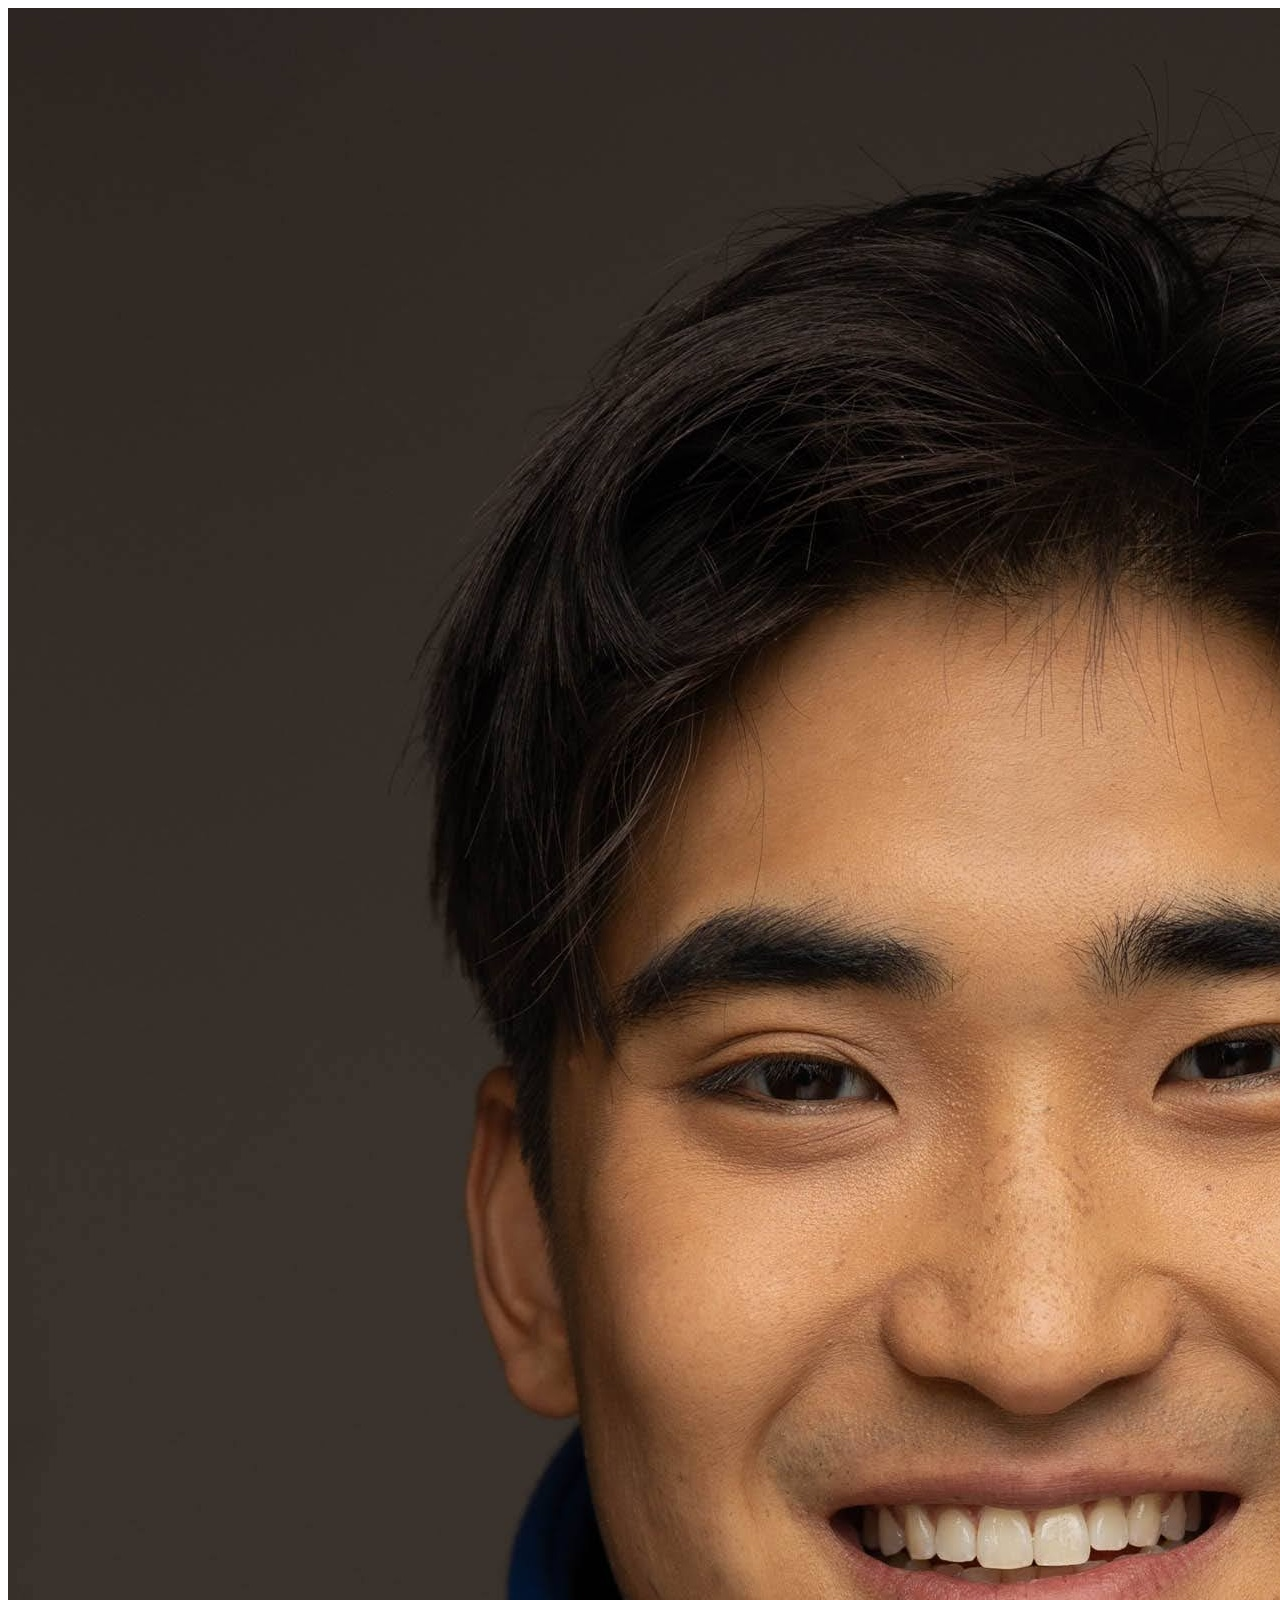
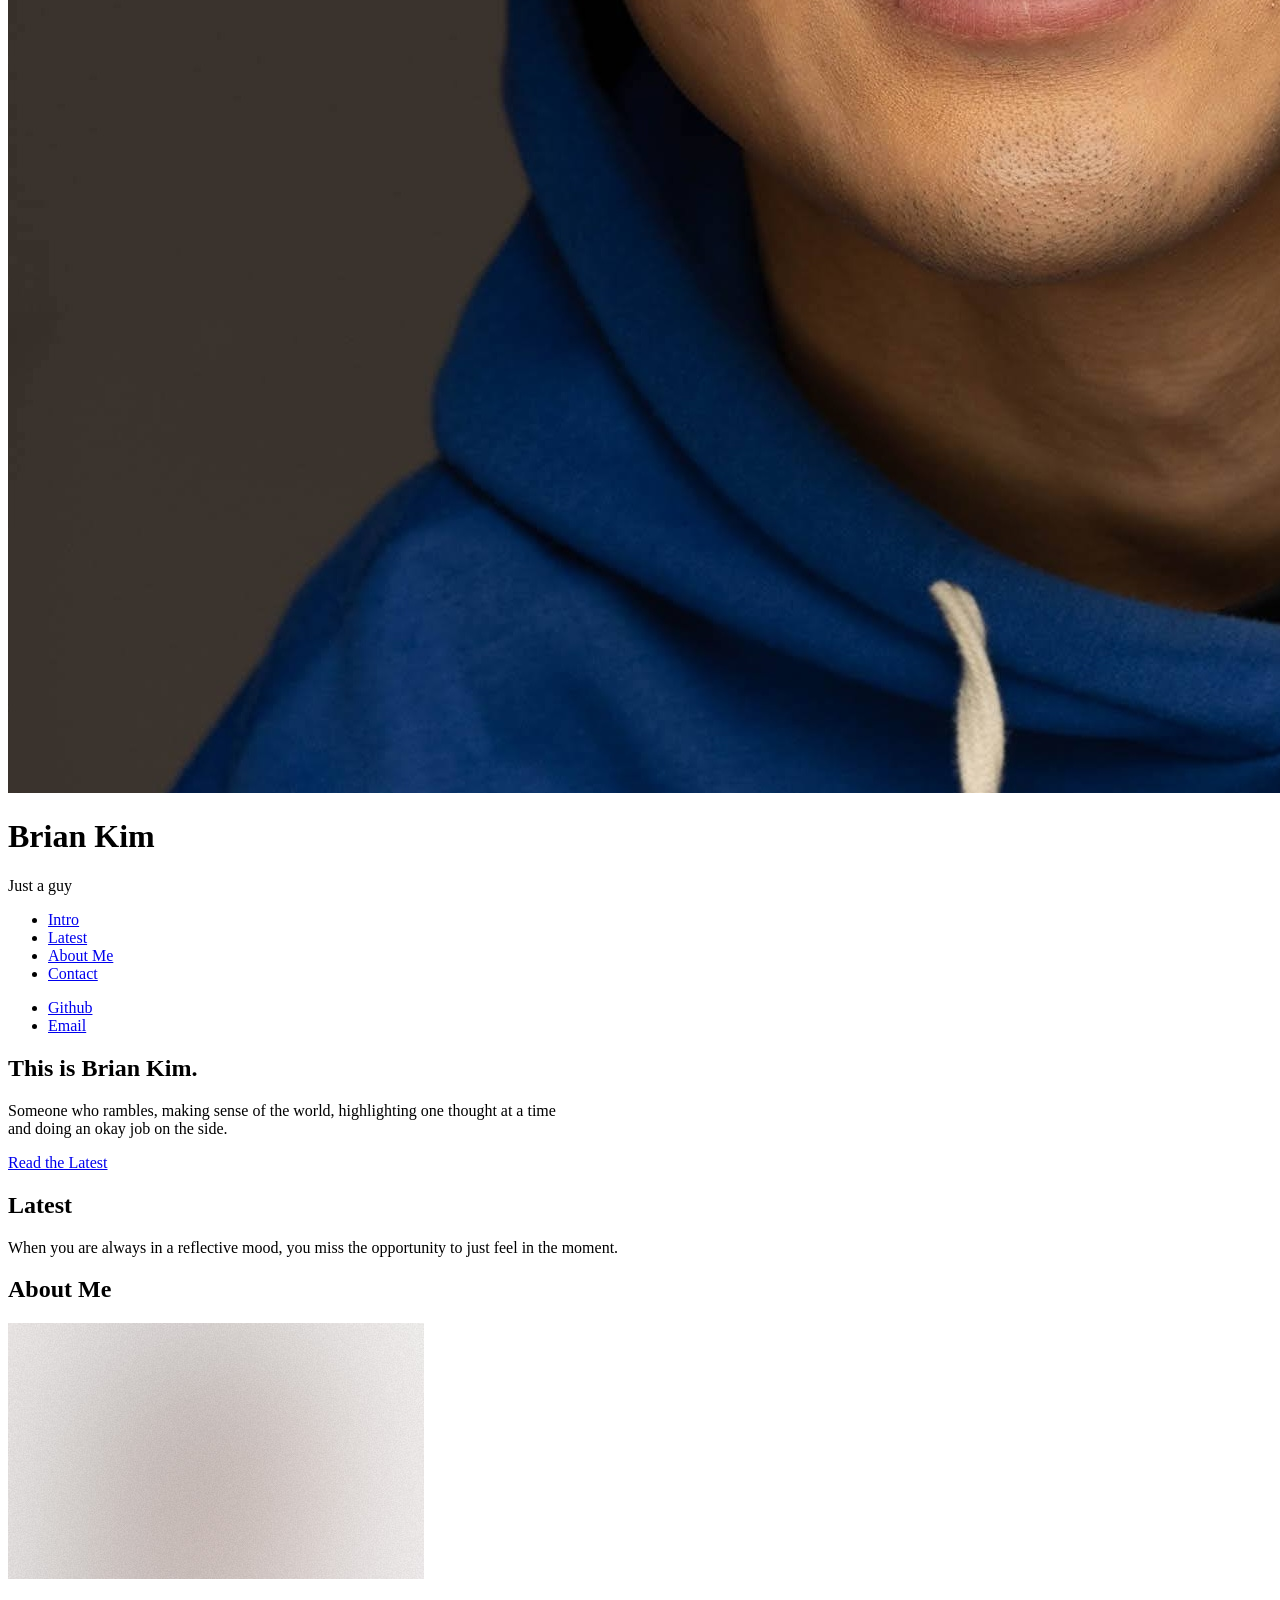
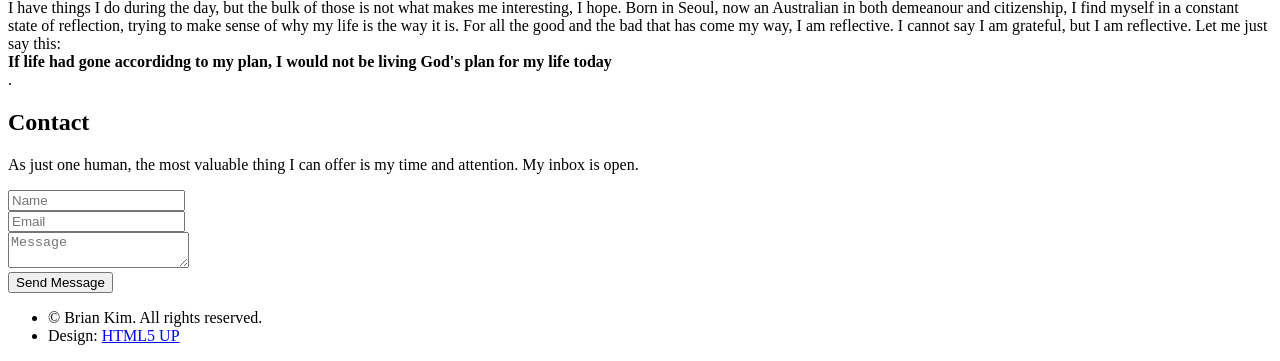
==== index.html @ 02470524 "down-sample image Text update and down-sample About Me image" ====
<!DOCTYPE HTML>
<!--
	Prologue by HTML5 UP
	html5up.net | @ajlkn
	Free for personal and commercial use under the CCA 3.0 license (html5up.net/license)
-->
<html>
	<head>
		<title>Prologue by HTML5 UP</title>
		<meta charset="utf-8" />
		<meta name="viewport" content="width=device-width, initial-scale=1, user-scalable=no" />
		<link rel="stylesheet" href="assets/css/main.css" />
	</head>
	<body class="is-preload">

		<!-- Header -->
			<div id="header">

				<div class="top">

					<!-- Logo -->
						<div id="logo">
							<span class="image avatar48"><img src="images/avatar.jpg" alt="" /></span>
							<h1 id="title">Brian Kim</h1>
							<p>Just a guy</p>
						</div>

					<!-- Nav -->
						<nav id="nav">
							<ul>
								<li><a href="#top" id="top-link"><span class="icon solid fa-home">Intro</span></a></li>
								<li><a href="#portfolio" id="portfolio-link"><span class="icon solid fa-th">Latest</span></a></li>
								<li><a href="#about" id="about-link"><span class="icon solid fa-user">About Me</span></a></li>
								<li><a href="#contact" id="contact-link"><span class="icon solid fa-envelope">Contact</span></a></li>
							</ul>
						</nav>

				</div>

				<div class="bottom">

					<!-- Social Icons -->
						<ul class="icons">
							<li><a href="#" class="icon brands fa-github"><span class="label">Github</span></a></li>
							<li><a href="#" class="icon solid fa-envelope"><span class="label">Email</span></a></li>
						</ul>

				</div>

			</div>

		<!-- Main -->
			<div id="main">

				<!-- Intro -->
					<section id="top" class="one dark cover">
						<div class="container">

							<header>
								<h2 class="alt">This is <strong>Brian Kim</strong>.</h2>
								<p>Someone who rambles, making sense of the world, highlighting one thought at a time<br />
								and doing an okay job on the side.</p>
							</header>

							<footer>
								<a href="#portfolio" class="button scrolly">Read the Latest</a>
							</footer>

						</div>
					</section>

				<!-- Portfolio -->
					<section id="portfolio" class="two">
						<div class="container">

							<header>
								<h2>Latest</h2>
							</header>

							<p>When you are always in a reflective mood, you miss the opportunity to just feel in the moment.</p>

						</div>
					</section>

				<!-- About Me -->
					<section id="about" class="three">
						<div class="container">

							<header>
								<h2>About Me</h2>
							</header>

							<a href="#" class="image featured"><img src="images/pic01.jpg" alt="" /></a>

							<p>I have things I do during the day, but the bulk of those is not what makes
							me interesting, I hope. Born in Seoul, now an Australian in both demeanour and
							citizenship, I find myself in a constant state of reflection, trying to make
							sense of why my life is the way it is. For all the good and the bad that has
							come my way, I am reflective. I cannot say I am grateful, but I am reflective.
							Let me just say this: 
							<br><b>If life had gone accordidng to my plan, I would not be
							living God's plan for my life today</b></br>.</p>

						</div>
					</section>

				<!-- Contact -->
					<section id="contact" class="four">
						<div class="container">

							<header>
								<h2>Contact</h2>
							</header>

							<p>As just one human, the most valuable thing I can offer is my time and attention. My inbox is open.</p>

							<form method="post" action="#">
								<div class="row">
									<div class="col-6 col-12-mobile"><input type="text" name="name" placeholder="Name" /></div>
									<div class="col-6 col-12-mobile"><input type="text" name="email" placeholder="Email" /></div>
									<div class="col-12">
										<textarea name="message" placeholder="Message"></textarea>
									</div>
									<div class="col-12">
										<input type="submit" value="Send Message" />
									</div>
								</div>
							</form>

						</div>
					</section>

			</div>

		<!-- Footer -->
			<div id="footer">

				<!-- Copyright -->
					<ul class="copyright">
						<li>&copy; Brian Kim. All rights reserved.</li><li>Design: <a href="http://html5up.net">HTML5 UP</a></li>
					</ul>

			</div>

		<!-- Scripts -->
			<script src="assets/js/jquery.min.js"></script>
			<script src="assets/js/jquery.scrolly.min.js"></script>
			<script src="assets/js/jquery.scrollex.min.js"></script>
			<script src="assets/js/browser.min.js"></script>
			<script src="assets/js/breakpoints.min.js"></script>
			<script src="assets/js/util.js"></script>
			<script src="assets/js/main.js"></script>

	</body>
</html>
---- assets/css/main.css ----
@import url("fontawesome-all.min.css");
@import url("https://fonts.googleapis.com/css?family=Source+Sans+Pro:300,300italic,400,600");

/*
	Prologue by HTML5 UP
	html5up.net | @ajlkn
	Free for personal and commercial use under the CCA 3.0 license (html5up.net/license)
*/

html, body, div, span, applet, object,
iframe, h1, h2, h3, h4, h5, h6, p, blockquote,
pre, a, abbr, acronym, address, big, cite,
code, del, dfn, em, img, ins, kbd, q, s, samp,
small, strike, strong, sub, sup, tt, var, b,
u, i, center, dl, dt, dd, ol, ul, li, fieldset,
form, label, legend, table, caption, tbody,
tfoot, thead, tr, th, td, article, aside,
canvas, details, embed, figure, figcaption,
footer, header, hgroup, menu, nav, output, ruby,
section, summary, time, mark, audio, video {
	margin: 0;
	padding: 0;
	border: 0;
	font-size: 100%;
	font: inherit;
	vertical-align: baseline;}

article, aside, details, figcaption, figure,
footer, header, hgroup, menu, nav, section {
	display: block;}

body {
	line-height: 1;
}

ol, ul {
	list-style: none;
}

blockquote, q {
	quotes: none;
}

	blockquote:before, blockquote:after, q:before, q:after {
		content: '';
		content: none;
	}

table {
	border-collapse: collapse;
	border-spacing: 0;
}

body {
	-webkit-text-size-adjust: none;
}

mark {
	background-color: transparent;
	color: inherit;
}

input::-moz-focus-inner {
	border: 0;
	padding: 0;
}

input, select, textarea {
	-moz-appearance: none;
	-webkit-appearance: none;
	-ms-appearance: none;
	appearance: none;
}

/* Basic */

	html {
		box-sizing: border-box;
	}

	*, *:before, *:after {
		box-sizing: inherit;
	}

	body {
		background: #fff;
		font-family: 'Source Sans Pro', sans-serif;
		font-size: 19pt;
		font-weight: 300;
		line-height: 1.75em;
		color: #888;
	}

		body.is-preload *, body.is-preload *:before, body.is-preload *:after {
			-moz-animation: none !important;
			-webkit-animation: none !important;
			-ms-animation: none !important;
			animation: none !important;
			-moz-transition: none !important;
			-webkit-transition: none !important;
			-ms-transition: none !important;
			transition: none !important;
		}

	input, textarea, select {
		font-family: 'Source Sans Pro', sans-serif;
		font-size: 19pt;
		font-weight: 300;
		line-height: 1.75em;
		color: #888;
	}

	h1, h2, h3, h4, h5, h6 {
		font-weight: 300;
		color: #666;
		line-height: 1.5em;
	}

	h1 a, h2 a, h3 a, h4 a, h5 a, h6 a {
		color: inherit;
		text-decoration: none;
	}

		h1 a strong, h2 a strong, h3 a strong, h4 a strong, h5 a strong, h6 a strong {
			color: #333;
		}

	h2 {
		font-size: 2em;
		letter-spacing: -1px;
	}

		h2.alt {
			color: #888;
		}

			h2.alt strong {
				color: #666;
			}

	h3 {
		font-size: 1.5em;
	}

	header {
		margin: 0 0 2em 0;
	}

		header > p {
			margin: 1em 0 0 0;
		}

	footer {
		margin: 2em 0 0 0;
	}

	strong, b {
		font-weight: 300;
		color: #666;
	}

	em, i {
		font-style: italic;
	}

	a {
		text-decoration: none;
		color: inherit;
		border-bottom: dotted 1px rgba(128, 128, 128, 0.5);
		-moz-transition: color 0.35s ease-in-out, border-bottom-color 0.35s ease-in-out;
		-webkit-transition: color 0.35s ease-in-out, border-bottom-color 0.35s ease-in-out;
		-ms-transition: color 0.35s ease-in-out, border-bottom-color 0.35s ease-in-out;
		transition: color 0.35s ease-in-out, border-bottom-color 0.35s ease-in-out;
		outline: 0;
	}

		a:hover {
			color: #E27689;
			border-bottom-color: rgba(255, 255, 255, 0);
		}

	sub {
		position: relative;
		top: 0.5em;
		font-size: 0.8em;
	}

	sup {
		position: relative;
		top: -0.5em;
		font-size: 0.8em;
	}

	hr {
		border: 0;
		border-top: solid 1px #ddd;
	}

	blockquote {
		border-left: solid 0.5em #ddd;
		padding: 1em 0 1em 2em;
		font-style: italic;
	}

	p, ul, ol, dl, table {
		margin-bottom: 2em;
	}

	br.clear {
		clear: both;
	}

/* Container */

	.container {
		margin: 0 auto;
		max-width: 100%;
		width: 1400px;
	}

		@media screen and (min-width: 961px) and (max-width: 1880px) {

			.container {
				width: 1200px;
			}

		}

		@media screen and (min-width: 961px) and (max-width: 1620px) {

			.container {
				width: 960px;
			}

		}

		@media screen and (min-width: 961px) and (max-width: 1320px) {

			.container {
				width: 100%;
			}

		}

		@media screen and (max-width: 960px) {

			.container {
				width: 100%;
			}

		}

		@media screen and (max-width: 736px) {

			.container {
				width: 100%;
			}

		}

/* Row */

	.row {
		display: flex;
		flex-wrap: wrap;
		box-sizing: border-box;
		align-items: stretch;
	}

		.row > * {
			box-sizing: border-box;
		}

		.row.gtr-uniform > * > :last-child {
			margin-bottom: 0;
		}

		.row.aln-left {
			justify-content: flex-start;
		}

		.row.aln-center {
			justify-content: center;
		}

		.row.aln-right {
			justify-content: flex-end;
		}

		.row.aln-top {
			align-items: flex-start;
		}

		.row.aln-middle {
			align-items: center;
		}

		.row.aln-bottom {
			align-items: flex-end;
		}

		.row > .imp {
			order: -1;
		}

		.row > .col-1 {
			width: 8.33333%;
		}

		.row > .off-1 {
			margin-left: 8.33333%;
		}

		.row > .col-2 {
			width: 16.66667%;
		}

		.row > .off-2 {
			margin-left: 16.66667%;
		}

		.row > .col-3 {
			width: 25%;
		}

		.row > .off-3 {
			margin-left: 25%;
		}

		.row > .col-4 {
			width: 33.33333%;
		}

		.row > .off-4 {
			margin-left: 33.33333%;
		}

		.row > .col-5 {
			width: 41.66667%;
		}

		.row > .off-5 {
			margin-left: 41.66667%;
		}

		.row > .col-6 {
			width: 50%;
		}

		.row > .off-6 {
			margin-left: 50%;
		}

		.row > .col-7 {
			width: 58.33333%;
		}

		.row > .off-7 {
			margin-left: 58.33333%;
		}

		.row > .col-8 {
			width: 66.66667%;
		}

		.row > .off-8 {
			margin-left: 66.66667%;
		}

		.row > .col-9 {
			width: 75%;
		}

		.row > .off-9 {
			margin-left: 75%;
		}

		.row > .col-10 {
			width: 83.33333%;
		}

		.row > .off-10 {
			margin-left: 83.33333%;
		}

		.row > .col-11 {
			width: 91.66667%;
		}

		.row > .off-11 {
			margin-left: 91.66667%;
		}

		.row > .col-12 {
			width: 100%;
		}

		.row > .off-12 {
			margin-left: 100%;
		}

		.row.gtr-0 {
			margin-top: 0px;
			margin-left: 0px;
		}

			.row.gtr-0 > * {
				padding: 0px 0 0 0px;
			}

			.row.gtr-0.gtr-uniform {
				margin-top: 0px;
			}

				.row.gtr-0.gtr-uniform > * {
					padding-top: 0px;
				}

		.row.gtr-25 {
			margin-top: -10px;
			margin-left: -10px;
		}

			.row.gtr-25 > * {
				padding: 10px 0 0 10px;
			}

			.row.gtr-25.gtr-uniform {
				margin-top: -10px;
			}

				.row.gtr-25.gtr-uniform > * {
					padding-top: 10px;
				}

		.row.gtr-50 {
			margin-top: -20px;
			margin-left: -20px;
		}

			.row.gtr-50 > * {
				padding: 20px 0 0 20px;
			}

			.row.gtr-50.gtr-uniform {
				margin-top: -20px;
			}

				.row.gtr-50.gtr-uniform > * {
					padding-top: 20px;
				}

		.row {
			margin-top: -40px;
			margin-left: -40px;
		}

			.row > * {
				padding: 40px 0 0 40px;
			}

			.row.gtr-uniform {
				margin-top: -40px;
			}

				.row.gtr-uniform > * {
					padding-top: 40px;
				}

		.row.gtr-150 {
			margin-top: -60px;
			margin-left: -60px;
		}

			.row.gtr-150 > * {
				padding: 60px 0 0 60px;
			}

			.row.gtr-150.gtr-uniform {
				margin-top: -60px;
			}

				.row.gtr-150.gtr-uniform > * {
					padding-top: 60px;
				}

		.row.gtr-200 {
			margin-top: -80px;
			margin-left: -80px;
		}

			.row.gtr-200 > * {
				padding: 80px 0 0 80px;
			}

			.row.gtr-200.gtr-uniform {
				margin-top: -80px;
			}

				.row.gtr-200.gtr-uniform > * {
					padding-top: 80px;
				}

		@media screen and (min-width: 961px) and (max-width: 1880px) {

			.row {
				display: flex;
				flex-wrap: wrap;
				box-sizing: border-box;
				align-items: stretch;
			}

				.row > * {
					box-sizing: border-box;
				}

				.row.gtr-uniform > * > :last-child {
					margin-bottom: 0;
				}

				.row.aln-left {
					justify-content: flex-start;
				}

				.row.aln-center {
					justify-content: center;
				}

				.row.aln-right {
					justify-content: flex-end;
				}

				.row.aln-top {
					align-items: flex-start;
				}

				.row.aln-middle {
					align-items: center;
				}

				.row.aln-bottom {
					align-items: flex-end;
				}

				.row > .imp-wide {
					order: -1;
				}

				.row > .col-1-wide {
					width: 8.33333%;
				}

				.row > .off-1-wide {
					margin-left: 8.33333%;
				}

				.row > .col-2-wide {
					width: 16.66667%;
				}

				.row > .off-2-wide {
					margin-left: 16.66667%;
				}

				.row > .col-3-wide {
					width: 25%;
				}

				.row > .off-3-wide {
					margin-left: 25%;
				}

				.row > .col-4-wide {
					width: 33.33333%;
				}

				.row > .off-4-wide {
					margin-left: 33.33333%;
				}

				.row > .col-5-wide {
					width: 41.66667%;
				}

				.row > .off-5-wide {
					margin-left: 41.66667%;
				}

				.row > .col-6-wide {
					width: 50%;
				}

				.row > .off-6-wide {
					margin-left: 50%;
				}

				.row > .col-7-wide {
					width: 58.33333%;
				}

				.row > .off-7-wide {
					margin-left: 58.33333%;
				}

				.row > .col-8-wide {
					width: 66.66667%;
				}

				.row > .off-8-wide {
					margin-left: 66.66667%;
				}

				.row > .col-9-wide {
					width: 75%;
				}

				.row > .off-9-wide {
					margin-left: 75%;
				}

				.row > .col-10-wide {
					width: 83.33333%;
				}

				.row > .off-10-wide {
					margin-left: 83.33333%;
				}

				.row > .col-11-wide {
					width: 91.66667%;
				}

				.row > .off-11-wide {
					margin-left: 91.66667%;
				}

				.row > .col-12-wide {
					width: 100%;
				}

				.row > .off-12-wide {
					margin-left: 100%;
				}

				.row.gtr-0 {
					margin-top: 0px;
					margin-left: 0px;
				}

					.row.gtr-0 > * {
						padding: 0px 0 0 0px;
					}

					.row.gtr-0.gtr-uniform {
						margin-top: 0px;
					}

						.row.gtr-0.gtr-uniform > * {
							padding-top: 0px;
						}

				.row.gtr-25 {
					margin-top: -10px;
					margin-left: -10px;
				}

					.row.gtr-25 > * {
						padding: 10px 0 0 10px;
					}

					.row.gtr-25.gtr-uniform {
						margin-top: -10px;
					}

						.row.gtr-25.gtr-uniform > * {
							padding-top: 10px;
						}

				.row.gtr-50 {
					margin-top: -20px;
					margin-left: -20px;
				}

					.row.gtr-50 > * {
						padding: 20px 0 0 20px;
					}

					.row.gtr-50.gtr-uniform {
						margin-top: -20px;
					}

						.row.gtr-50.gtr-uniform > * {
							padding-top: 20px;
						}

				.row {
					margin-top: -40px;
					margin-left: -40px;
				}

					.row > * {
						padding: 40px 0 0 40px;
					}

					.row.gtr-uniform {
						margin-top: -40px;
					}

						.row.gtr-uniform > * {
							padding-top: 40px;
						}

				.row.gtr-150 {
					margin-top: -60px;
					margin-left: -60px;
				}

					.row.gtr-150 > * {
						padding: 60px 0 0 60px;
					}

					.row.gtr-150.gtr-uniform {
						margin-top: -60px;
					}

						.row.gtr-150.gtr-uniform > * {
							padding-top: 60px;
						}

				.row.gtr-200 {
					margin-top: -80px;
					margin-left: -80px;
				}

					.row.gtr-200 > * {
						padding: 80px 0 0 80px;
					}

					.row.gtr-200.gtr-uniform {
						margin-top: -80px;
					}

						.row.gtr-200.gtr-uniform > * {
							padding-top: 80px;
						}

		}

		@media screen and (min-width: 961px) and (max-width: 1620px) {

			.row {
				display: flex;
				flex-wrap: wrap;
				box-sizing: border-box;
				align-items: stretch;
			}

				.row > * {
					box-sizing: border-box;
				}

				.row.gtr-uniform > * > :last-child {
					margin-bottom: 0;
				}

				.row.aln-left {
					justify-content: flex-start;
				}

				.row.aln-center {
					justify-content: center;
				}

				.row.aln-right {
					justify-content: flex-end;
				}

				.row.aln-top {
					align-items: flex-start;
				}

				.row.aln-middle {
					align-items: center;
				}

				.row.aln-bottom {
					align-items: flex-end;
				}

				.row > .imp-normal {
					order: -1;
				}

				.row > .col-1-normal {
					width: 8.33333%;
				}

				.row > .off-1-normal {
					margin-left: 8.33333%;
				}

				.row > .col-2-normal {
					width: 16.66667%;
				}

				.row > .off-2-normal {
					margin-left: 16.66667%;
				}

				.row > .col-3-normal {
					width: 25%;
				}

				.row > .off-3-normal {
					margin-left: 25%;
				}

				.row > .col-4-normal {
					width: 33.33333%;
				}

				.row > .off-4-normal {
					margin-left: 33.33333%;
				}

				.row > .col-5-normal {
					width: 41.66667%;
				}

				.row > .off-5-normal {
					margin-left: 41.66667%;
				}

				.row > .col-6-normal {
					width: 50%;
				}

				.row > .off-6-normal {
					margin-left: 50%;
				}

				.row > .col-7-normal {
					width: 58.33333%;
				}

				.row > .off-7-normal {
					margin-left: 58.33333%;
				}

				.row > .col-8-normal {
					width: 66.66667%;
				}

				.row > .off-8-normal {
					margin-left: 66.66667%;
				}

				.row > .col-9-normal {
					width: 75%;
				}

				.row > .off-9-normal {
					margin-left: 75%;
				}

				.row > .col-10-normal {
					width: 83.33333%;
				}

				.row > .off-10-normal {
					margin-left: 83.33333%;
				}

				.row > .col-11-normal {
					width: 91.66667%;
				}

				.row > .off-11-normal {
					margin-left: 91.66667%;
				}

				.row > .col-12-normal {
					width: 100%;
				}

				.row > .off-12-normal {
					margin-left: 100%;
				}

				.row.gtr-0 {
					margin-top: 0px;
					margin-left: 0px;
				}

					.row.gtr-0 > * {
						padding: 0px 0 0 0px;
					}

					.row.gtr-0.gtr-uniform {
						margin-top: 0px;
					}

						.row.gtr-0.gtr-uniform > * {
							padding-top: 0px;
						}

				.row.gtr-25 {
					margin-top: -10px;
					margin-left: -10px;
				}

					.row.gtr-25 > * {
						padding: 10px 0 0 10px;
					}

					.row.gtr-25.gtr-uniform {
						margin-top: -10px;
					}

						.row.gtr-25.gtr-uniform > * {
							padding-top: 10px;
						}

				.row.gtr-50 {
					margin-top: -20px;
					margin-left: -20px;
				}

					.row.gtr-50 > * {
						padding: 20px 0 0 20px;
					}

					.row.gtr-50.gtr-uniform {
						margin-top: -20px;
					}

						.row.gtr-50.gtr-uniform > * {
							padding-top: 20px;
						}

				.row {
					margin-top: -40px;
					margin-left: -40px;
				}

					.row > * {
						padding: 40px 0 0 40px;
					}

					.row.gtr-uniform {
						margin-top: -40px;
					}

						.row.gtr-uniform > * {
							padding-top: 40px;
						}

				.row.gtr-150 {
					margin-top: -60px;
					margin-left: -60px;
				}

					.row.gtr-150 > * {
						padding: 60px 0 0 60px;
					}

					.row.gtr-150.gtr-uniform {
						margin-top: -60px;
					}

						.row.gtr-150.gtr-uniform > * {
							padding-top: 60px;
						}

				.row.gtr-200 {
					margin-top: -80px;
					margin-left: -80px;
				}

					.row.gtr-200 > * {
						padding: 80px 0 0 80px;
					}

					.row.gtr-200.gtr-uniform {
						margin-top: -80px;
					}

						.row.gtr-200.gtr-uniform > * {
							padding-top: 80px;
						}

		}

		@media screen and (min-width: 961px) and (max-width: 1320px) {

			.row {
				display: flex;
				flex-wrap: wrap;
				box-sizing: border-box;
				align-items: stretch;
			}

				.row > * {
					box-sizing: border-box;
				}

				.row.gtr-uniform > * > :last-child {
					margin-bottom: 0;
				}

				.row.aln-left {
					justify-content: flex-start;
				}

				.row.aln-center {
					justify-content: center;
				}

				.row.aln-right {
					justify-content: flex-end;
				}

				.row.aln-top {
					align-items: flex-start;
				}

				.row.aln-middle {
					align-items: center;
				}

				.row.aln-bottom {
					align-items: flex-end;
				}

				.row > .imp-narrow {
					order: -1;
				}

				.row > .col-1-narrow {
					width: 8.33333%;
				}

				.row > .off-1-narrow {
					margin-left: 8.33333%;
				}

				.row > .col-2-narrow {
					width: 16.66667%;
				}

				.row > .off-2-narrow {
					margin-left: 16.66667%;
				}

				.row > .col-3-narrow {
					width: 25%;
				}

				.row > .off-3-narrow {
					margin-left: 25%;
				}

				.row > .col-4-narrow {
					width: 33.33333%;
				}

				.row > .off-4-narrow {
					margin-left: 33.33333%;
				}

				.row > .col-5-narrow {
					width: 41.66667%;
				}

				.row > .off-5-narrow {
					margin-left: 41.66667%;
				}

				.row > .col-6-narrow {
					width: 50%;
				}

				.row > .off-6-narrow {
					margin-left: 50%;
				}

				.row > .col-7-narrow {
					width: 58.33333%;
				}

				.row > .off-7-narrow {
					margin-left: 58.33333%;
				}

				.row > .col-8-narrow {
					width: 66.66667%;
				}

				.row > .off-8-narrow {
					margin-left: 66.66667%;
				}

				.row > .col-9-narrow {
					width: 75%;
				}

				.row > .off-9-narrow {
					margin-left: 75%;
				}

				.row > .col-10-narrow {
					width: 83.33333%;
				}

				.row > .off-10-narrow {
					margin-left: 83.33333%;
				}

				.row > .col-11-narrow {
					width: 91.66667%;
				}

				.row > .off-11-narrow {
					margin-left: 91.66667%;
				}

				.row > .col-12-narrow {
					width: 100%;
				}

				.row > .off-12-narrow {
					margin-left: 100%;
				}

				.row.gtr-0 {
					margin-top: 0px;
					margin-left: 0px;
				}

					.row.gtr-0 > * {
						padding: 0px 0 0 0px;
					}

					.row.gtr-0.gtr-uniform {
						margin-top: 0px;
					}

						.row.gtr-0.gtr-uniform > * {
							padding-top: 0px;
						}

				.row.gtr-25 {
					margin-top: -5px;
					margin-left: -5px;
				}

					.row.gtr-25 > * {
						padding: 5px 0 0 5px;
					}

					.row.gtr-25.gtr-uniform {
						margin-top: -5px;
					}

						.row.gtr-25.gtr-uniform > * {
							padding-top: 5px;
						}

				.row.gtr-50 {
					margin-top: -10px;
					margin-left: -10px;
				}

					.row.gtr-50 > * {
						padding: 10px 0 0 10px;
					}

					.row.gtr-50.gtr-uniform {
						margin-top: -10px;
					}

						.row.gtr-50.gtr-uniform > * {
							padding-top: 10px;
						}

				.row {
					margin-top: -20px;
					margin-left: -20px;
				}

					.row > * {
						padding: 20px 0 0 20px;
					}

					.row.gtr-uniform {
						margin-top: -20px;
					}

						.row.gtr-uniform > * {
							padding-top: 20px;
						}

				.row.gtr-150 {
					margin-top: -30px;
					margin-left: -30px;
				}

					.row.gtr-150 > * {
						padding: 30px 0 0 30px;
					}

					.row.gtr-150.gtr-uniform {
						margin-top: -30px;
					}

						.row.gtr-150.gtr-uniform > * {
							padding-top: 30px;
						}

				.row.gtr-200 {
					margin-top: -40px;
					margin-left: -40px;
				}

					.row.gtr-200 > * {
						padding: 40px 0 0 40px;
					}

					.row.gtr-200.gtr-uniform {
						margin-top: -40px;
					}

						.row.gtr-200.gtr-uniform > * {
							padding-top: 40px;
						}

		}

		@media screen and (max-width: 960px) {

			.row {
				display: flex;
				flex-wrap: wrap;
				box-sizing: border-box;
				align-items: stretch;
			}

				.row > * {
					box-sizing: border-box;
				}

				.row.gtr-uniform > * > :last-child {
					margin-bottom: 0;
				}

				.row.aln-left {
					justify-content: flex-start;
				}

				.row.aln-center {
					justify-content: center;
				}

				.row.aln-right {
					justify-content: flex-end;
				}

				.row.aln-top {
					align-items: flex-start;
				}

				.row.aln-middle {
					align-items: center;
				}

				.row.aln-bottom {
					align-items: flex-end;
				}

				.row > .imp-narrower {
					order: -1;
				}

				.row > .col-1-narrower {
					width: 8.33333%;
				}

				.row > .off-1-narrower {
					margin-left: 8.33333%;
				}

				.row > .col-2-narrower {
					width: 16.66667%;
				}

				.row > .off-2-narrower {
					margin-left: 16.66667%;
				}

				.row > .col-3-narrower {
					width: 25%;
				}

				.row > .off-3-narrower {
					margin-left: 25%;
				}

				.row > .col-4-narrower {
					width: 33.33333%;
				}

				.row > .off-4-narrower {
					margin-left: 33.33333%;
				}

				.row > .col-5-narrower {
					width: 41.66667%;
				}

				.row > .off-5-narrower {
					margin-left: 41.66667%;
				}

				.row > .col-6-narrower {
					width: 50%;
				}

				.row > .off-6-narrower {
					margin-left: 50%;
				}

				.row > .col-7-narrower {
					width: 58.33333%;
				}

				.row > .off-7-narrower {
					margin-left: 58.33333%;
				}

				.row > .col-8-narrower {
					width: 66.66667%;
				}

				.row > .off-8-narrower {
					margin-left: 66.66667%;
				}

				.row > .col-9-narrower {
					width: 75%;
				}

				.row > .off-9-narrower {
					margin-left: 75%;
				}

				.row > .col-10-narrower {
					width: 83.33333%;
				}

				.row > .off-10-narrower {
					margin-left: 83.33333%;
				}

				.row > .col-11-narrower {
					width: 91.66667%;
				}

				.row > .off-11-narrower {
					margin-left: 91.66667%;
				}

				.row > .col-12-narrower {
					width: 100%;
				}

				.row > .off-12-narrower {
					margin-left: 100%;
				}

				.row.gtr-0 {
					margin-top: 0px;
					margin-left: 0px;
				}

					.row.gtr-0 > * {
						padding: 0px 0 0 0px;
					}

					.row.gtr-0.gtr-uniform {
						margin-top: 0px;
					}

						.row.gtr-0.gtr-uniform > * {
							padding-top: 0px;
						}

				.row.gtr-25 {
					margin-top: -5px;
					margin-left: -5px;
				}

					.row.gtr-25 > * {
						padding: 5px 0 0 5px;
					}

					.row.gtr-25.gtr-uniform {
						margin-top: -5px;
					}

						.row.gtr-25.gtr-uniform > * {
							padding-top: 5px;
						}

				.row.gtr-50 {
					margin-top: -10px;
					margin-left: -10px;
				}

					.row.gtr-50 > * {
						padding: 10px 0 0 10px;
					}

					.row.gtr-50.gtr-uniform {
						margin-top: -10px;
					}

						.row.gtr-50.gtr-uniform > * {
							padding-top: 10px;
						}

				.row {
					margin-top: -20px;
					margin-left: -20px;
				}

					.row > * {
						padding: 20px 0 0 20px;
					}

					.row.gtr-uniform {
						margin-top: -20px;
					}

						.row.gtr-uniform > * {
							padding-top: 20px;
						}

				.row.gtr-150 {
					margin-top: -30px;
					margin-left: -30px;
				}

					.row.gtr-150 > * {
						padding: 30px 0 0 30px;
					}

					.row.gtr-150.gtr-uniform {
						margin-top: -30px;
					}

						.row.gtr-150.gtr-uniform > * {
							padding-top: 30px;
						}

				.row.gtr-200 {
					margin-top: -40px;
					margin-left: -40px;
				}

					.row.gtr-200 > * {
						padding: 40px 0 0 40px;
					}

					.row.gtr-200.gtr-uniform {
						margin-top: -40px;
					}

						.row.gtr-200.gtr-uniform > * {
							padding-top: 40px;
						}

		}

		@media screen and (max-width: 736px) {

			.row {
				display: flex;
				flex-wrap: wrap;
				box-sizing: border-box;
				align-items: stretch;
			}

				.row > * {
					box-sizing: border-box;
				}

				.row.gtr-uniform > * > :last-child {
					margin-bottom: 0;
				}

				.row.aln-left {
					justify-content: flex-start;
				}

				.row.aln-center {
					justify-content: center;
				}

				.row.aln-right {
					justify-content: flex-end;
				}

				.row.aln-top {
					align-items: flex-start;
				}

				.row.aln-middle {
					align-items: center;
				}

				.row.aln-bottom {
					align-items: flex-end;
				}

				.row > .imp-mobile {
					order: -1;
				}

				.row > .col-1-mobile {
					width: 8.33333%;
				}

				.row > .off-1-mobile {
					margin-left: 8.33333%;
				}

				.row > .col-2-mobile {
					width: 16.66667%;
				}

				.row > .off-2-mobile {
					margin-left: 16.66667%;
				}

				.row > .col-3-mobile {
					width: 25%;
				}

				.row > .off-3-mobile {
					margin-left: 25%;
				}

				.row > .col-4-mobile {
					width: 33.33333%;
				}

				.row > .off-4-mobile {
					margin-left: 33.33333%;
				}

				.row > .col-5-mobile {
					width: 41.66667%;
				}

				.row > .off-5-mobile {
					margin-left: 41.66667%;
				}

				.row > .col-6-mobile {
					width: 50%;
				}

				.row > .off-6-mobile {
					margin-left: 50%;
				}

				.row > .col-7-mobile {
					width: 58.33333%;
				}

				.row > .off-7-mobile {
					margin-left: 58.33333%;
				}

				.row > .col-8-mobile {
					width: 66.66667%;
				}

				.row > .off-8-mobile {
					margin-left: 66.66667%;
				}

				.row > .col-9-mobile {
					width: 75%;
				}

				.row > .off-9-mobile {
					margin-left: 75%;
				}

				.row > .col-10-mobile {
					width: 83.33333%;
				}

				.row > .off-10-mobile {
					margin-left: 83.33333%;
				}

				.row > .col-11-mobile {
					width: 91.66667%;
				}

				.row > .off-11-mobile {
					margin-left: 91.66667%;
				}

				.row > .col-12-mobile {
					width: 100%;
				}

				.row > .off-12-mobile {
					margin-left: 100%;
				}

				.row.gtr-0 {
					margin-top: 0px;
					margin-left: 0px;
				}

					.row.gtr-0 > * {
						padding: 0px 0 0 0px;
					}

					.row.gtr-0.gtr-uniform {
						margin-top: 0px;
					}

						.row.gtr-0.gtr-uniform > * {
							padding-top: 0px;
						}

				.row.gtr-25 {
					margin-top: -5px;
					margin-left: -5px;
				}

					.row.gtr-25 > * {
						padding: 5px 0 0 5px;
					}

					.row.gtr-25.gtr-uniform {
						margin-top: -5px;
					}

						.row.gtr-25.gtr-uniform > * {
							padding-top: 5px;
						}

				.row.gtr-50 {
					margin-top: -10px;
					margin-left: -10px;
				}

					.row.gtr-50 > * {
						padding: 10px 0 0 10px;
					}

					.row.gtr-50.gtr-uniform {
						margin-top: -10px;
					}

						.row.gtr-50.gtr-uniform > * {
							padding-top: 10px;
						}

				.row {
					margin-top: -20px;
					margin-left: -20px;
				}

					.row > * {
						padding: 20px 0 0 20px;
					}

					.row.gtr-uniform {
						margin-top: -20px;
					}

						.row.gtr-uniform > * {
							padding-top: 20px;
						}

				.row.gtr-150 {
					margin-top: -30px;
					margin-left: -30px;
				}

					.row.gtr-150 > * {
						padding: 30px 0 0 30px;
					}

					.row.gtr-150.gtr-uniform {
						margin-top: -30px;
					}

						.row.gtr-150.gtr-uniform > * {
							padding-top: 30px;
						}

				.row.gtr-200 {
					margin-top: -40px;
					margin-left: -40px;
				}

					.row.gtr-200 > * {
						padding: 40px 0 0 40px;
					}

					.row.gtr-200.gtr-uniform {
						margin-top: -40px;
					}

						.row.gtr-200.gtr-uniform > * {
							padding-top: 40px;
						}

		}

/* Sections/Article */

	section, article {
		margin-bottom: 3em;
	}

		section > :last-child,
		section > .container, section:last-child, article > :last-child,
		article > .container, article:last-child {
			margin-bottom: 0;
		}

		.row > section, .row > article {
			margin-bottom: 0;
		}

/* Image */

	.image {
		display: inline-block;
		border: 0;
	}

		.image img {
			display: block;
			width: 100%;
		}

		.image.avatar48 {
			width: 48px;
			height: 48px;
			background: #f00;
		}

			.image.avatar48 img {
				width: 48px;
				height: 48px;
			}

		.image.fit {
			display: block;
			width: 100%;
		}

		.image.featured {
			display: block;
			width: 100%;
			margin: 0 0 2em 0;
		}

		.image.left {
			float: left;
			margin: 0 2em 2em 0;
		}

		.image.centered {
			display: block;
			margin: 0 0 2em 0;
		}

			.image.centered img {
				margin: 0 auto;
				width: auto;
			}

/* List */

	ul {
		list-style: disc;
		padding-left: 1em;
	}

		ul li {
			padding-left: 0.5em;
		}

	ol {
		list-style: decimal;
		padding-left: 1.25em;
	}

		ol li {
			padding-left: 0.25em;
		}

/* Icons */

	ul.icons {
		cursor: default;
		list-style: none;
		padding-left: 0;
	}

		ul.icons li {
			display: inline-block;
			padding-left: 0;
		}

		ul.icons a {
			display: inline-block;
			width: 2em;
			height: 2em;
			line-height: 2em;
			text-align: center;
			border: 0;
		}

/* Form */

	form label {
		display: block;
		text-align: left;
		margin-bottom: 0.5em;
	}

	form input[type="text"],
	form input[type="email"],
	form input[type="password"],
	form select,
	form textarea {
		position: relative;
		-webkit-appearance: none;
		display: block;
		border: 0;
		outline: 0;
		background: #fff;
		background: rgba(255, 255, 255, 0.75);
		width: 100%;
		border-radius: 0.35em;
		padding: 0.75em 1em 0.75em 1em;
		box-shadow: inset 0 0.1em 0.1em 0 rgba(0, 0, 0, 0.05);
		border: solid 1px rgba(0, 0, 0, 0.15);
		-moz-transition: all 0.35s ease-in-out;
		-webkit-transition: all 0.35s ease-in-out;
		-ms-transition: all 0.35s ease-in-out;
		transition: all 0.35s ease-in-out;
	}

		form input[type="text"]:focus,
		form input[type="email"]:focus,
		form input[type="password"]:focus,
		form select:focus,
		form textarea:focus {
			box-shadow: 0 0 2px 1px #8ebebc;
			background: #fff;
		}

	form input[type="text"],
	form input[type="email"],
	form input[type="password"],
	form select {
		line-height: 1.25em;
	}

	form textarea {
		min-height: 14em;
	}

	form ::-webkit-input-placeholder {
		color: #555 !important;
	}

	form :-moz-placeholder {
		color: #555 !important;
	}

	form ::-moz-placeholder {
		color: #555 !important;
	}

	form :-ms-input-placeholder {
		color: #555 !important;
	}

	form ::-moz-focus-inner {
		border: 0;
	}

/* Table */

	table {
		width: 100%;
		text-align: left;
	}

		table tbody tr:nth-child(2n+2) {
			background: #f4f4f4;
		}

		table td {
			padding: 0.5em 1em 0.5em 1em;
		}

		table th {
			text-align: left;
			padding: 0.5em 1em 0.5em 1em;
			color: #fff;
			background: #222729 url("images/overlay.png");
		}

		table thead {
			background: #444;
			color: #fff;
		}

		table tfoot {
			background: #eee;
		}

/* Button */

	input[type="button"],
	input[type="submit"],
	input[type="reset"],
	button,
	.button {
		position: relative;
		display: inline-block;
		border-radius: 0.35em;
		color: #fff !important;
		text-decoration: none;
		padding: 0.75em 2.5em 0.75em 2.5em;
		background-color: #8ebebc;
		border: 0;
		cursor: pointer;
		background-image: -moz-linear-gradient(top, rgba(0, 0, 0, 0), rgba(0, 0, 0, 0.15)), url("images/overlay.png");
		background-image: -webkit-linear-gradient(top, rgba(0, 0, 0, 0), rgba(0, 0, 0, 0.15)), url("images/overlay.png");
		background-image: -ms-linear-gradient(top, rgba(0, 0, 0, 0), rgba(0, 0, 0, 0.15)), url("images/overlay.png");
		background-image: linear-gradient(top, rgba(0, 0, 0, 0), rgba(0, 0, 0, 0.15)), url("images/overlay.png");
		-moz-transition: background-color 0.35s ease-in-out;
		-webkit-transition: background-color 0.35s ease-in-out;
		-ms-transition: background-color 0.35s ease-in-out;
		transition: background-color 0.35s ease-in-out;
	}

		input[type="button"]:hover,
		input[type="submit"]:hover,
		input[type="reset"]:hover,
		button:hover,
		.button:hover {
			background-color: #9ececc;
		}

		input[type="button"]:active,
		input[type="submit"]:active,
		input[type="reset"]:active,
		button:active,
		.button:active {
			background-color: #7eaeac;
		}

/* Item */

	.item {
		box-shadow: 0 0.05em 0.15em 0 rgba(0, 0, 0, 0.05);
		margin-bottom: 40px;
	}

		.item header {
			background: #fff;
			margin: 0;
			padding: 1em 0 1em 0;
			font-size: 0.8em;
		}

			.item header h3 {
				font-size: 1em;
			}

/* Icons */

	.icon {
		text-decoration: none;
		text-decoration: none;
	}

		.icon:before {
			-moz-osx-font-smoothing: grayscale;
			-webkit-font-smoothing: antialiased;
			display: inline-block;
			font-style: normal;
			font-variant: normal;
			text-rendering: auto;
			line-height: 1;
			text-transform: none !important;
			font-family: 'Font Awesome 5 Free';
			font-weight: 400;
		}

		.icon:before {
			line-height: inherit;
		}

		.icon > .label {
			display: none;
		}

		.icon.solid:before {
			font-weight: 900;
		}

		.icon.brands:before {
			font-family: 'Font Awesome 5 Brands';
		}

/* Header */

	#header {
		display: -moz-flex;
		display: -webkit-flex;
		display: -ms-flex;
		display: flex;
		-moz-flex-direction: column;
		-webkit-flex-direction: column;
		-ms-flex-direction: column;
		flex-direction: column;
		-moz-justify-content: space-between;
		-webkit-justify-content: space-between;
		-ms-justify-content: space-between;
		justify-content: space-between;
		background: #222629 url("images/overlay.png");
		box-shadow: inset -0.25em 0 0.25em 0 rgba(0, 0, 0, 0.1);
		color: #fff;
		height: 100%;
		left: 0;
		overflow-y: auto;
		position: fixed;
		text-align: right;
		top: 0;
		width: 375px;
	}

		#header .top {
			-moz-flex-grow: 1;
			-webkit-flex-grow: 1;
			-ms-flex-grow: 1;
			flex-grow: 1;
		}

		#header .bottom {
			-moz-flex-shrink: 0;
			-webkit-flex-shrink: 0;
			-ms-flex-shrink: 0;
			flex-shrink: 0;
			padding: 1.5em 0 0.75em 0;
		}

			#header .bottom > :last-child {
				margin-bottom: 0;
			}

		#header .icons {
			font-size: 0.8em;
			text-align: center;
		}

			#header .icons a {
				color: #41484c;
				-moz-transition: color 0.35s ease-in-out;
				-webkit-transition: color 0.35s ease-in-out;
				-ms-transition: color 0.35s ease-in-out;
				transition: color 0.35s ease-in-out;
			}

				#header .icons a:hover {
					color: #fff;
				}

	#logo {
		position: relative;
		margin: 1.75em 1.5em 1.5em 1.5em;
		min-height: 48px;
		cursor: default;
	}

		#logo h1 {
			position: relative;
			color: #fff;
			font-weight: 600;
			font-size: 1em;
			line-height: 1em;
		}

		#logo p {
			position: relative;
			display: block;
			font-size: 0.6em;
			color: rgba(255, 255, 255, 0.5);
			line-height: 1.25em;
			margin: 0.5em 0 0 0;
		}

		#logo .image {
			position: absolute;
			left: 0;
			top: 0;
		}

	#nav ul {
		list-style: none;
		padding-left: 0;
		margin-bottom: 0;
	}

		#nav ul li {
			padding-left: 0;
		}

			#nav ul li a {
				display: block;
				padding: 0.5em 1.5em 0.5em 1.5em;
				color: rgba(255, 255, 255, 0.5);
				text-decoration: none;
				outline: 0;
				border: 0;
				-moz-transition: none;
				-webkit-transition: none;
				-ms-transition: none;
				transition: none;
			}

				#nav ul li a span {
					position: relative;
					display: block;
					font-size: 0.8em;
				}

					#nav ul li a span:before {
						position: absolute;
						left: 0;
						color: #41484c;
						text-align: center;
						width: 1.25em;
						line-height: 1.75em;
					}

				#nav ul li a.active {
					background: rgba(0, 0, 0, 0.15);
					box-shadow: inset 0 0 0.25em 0 rgba(0, 0, 0, 0.125);
					color: #fff;
				}

					#nav ul li a.active span:before {
						color: #e27689;
					}

/* Footer */

	#footer {
		margin-left: 375px;
		text-align: center;
		background-color: #dce3e2;
		padding: 3em 0 4em 0;
		box-shadow: inset 0 1px 0 0 rgba(0, 0, 0, 0.05), inset 0 0.1em 0.1em 0 rgba(0, 0, 0, 0.025);
		font-size: 0.8em;
	}

		#footer .copyright {
			cursor: default;
			margin: 0;
		}

			#footer .copyright li {
				display: inline-block;
				line-height: 1em;
				border-left: solid 1px rgba(128, 128, 128, 0.35);
				padding: 0 0 0 0.5em;
				margin: 0 0 0 0.5em;
			}

				#footer .copyright li:first-child {
					border-left: 0;
					padding-left: 0;
					margin-left: 0;
				}

/* Main */

	#main {
		margin-left: 375px;
	}

		#main > section {
			margin: 0;
			overflow: hidden;
			padding: 4em 0;
			box-shadow: inset 0 1px 0 0 rgba(0, 0, 0, 0.05), inset 0 0.1em 0.1em 0 rgba(0, 0, 0, 0.025);
			text-align: center;
			background-image: url("images/overlay.png");
		}

			#main > section.dark {
				color: #ddd;
				color: rgba(255, 255, 255, 0.75);
			}

				#main > section.dark h2, #main > section.dark h3, #main > section.dark h4, #main > section.dark h5, #main > section.dark h6 {
					color: inherit;
				}

				#main > section.dark strong {
					color: #fff;
					border-color: inherit;
				}

				#main > section.dark a {
					color: #fff;
					border-color: inherit;
				}

					#main > section.dark a:hover {
						border-bottom-color: rgba(255, 255, 255, 0);
					}

			#main > section.cover {
				padding: 10em 0;
				background-size: cover;
				background-position: center center;
			}

			#main > section.one {
				background-color: #81918E;
				background-image: url("../../images/banner.jpg");
			}

			#main > section.two {
				background-color: #f5fafa;
			}

			#main > section.three {
				background-color: #ecf1f1;
			}

			#main > section.four {
				background-color: #e8edec;
			}

/* Wide */

	@media screen and (min-width: 961px) and (max-width: 1880px) {

		/* Basic */

			body, input, textarea, select {
				font-size: 17pt;
			}

		/* Header */

			#header {
				width: 300px;
			}

		/* Footer */

			#footer {
				margin-left: 300px;
			}

		/* Main */

			#main {
				margin-left: 300px;
			}

	}

/* Normal */

	@media screen and (min-width: 961px) and (max-width: 1620px) {

		/* Main */

			#main > section {
				padding: 3em 0;
			}

			#main section.cover {
				padding: 5em 0;
			}

	}

/* Narrow */

	@media screen and (min-width: 961px) and (max-width: 1320px) {

		/* Basic */

			body, input, textarea, select {
				font-size: 16pt;
			}

			.container {
				padding: 0 2em 0 2em;
			}

		/* Icons */

			ul.icons li a {
				width: 1.75em;
			}

		/* Item */

			.item {
				margin-bottom: 20px;
			}

		/* Header */

			#header {
				width: 20%;
			}

			#logo .image {
				position: relative;
				margin: 0 0 0.5em 0;
			}

			#nav ul li a {
				font-size: 0.8em;
				padding-top: 0.5em;
				padding-bottom: 0.5em;
			}

				#nav ul li a span {
					padding-right: 2.25em;
				}

					#nav ul li a span:before {
						left: 100%;
						margin-left: -1.25em;
						line-height: 2.25em;
					}

		/* Footer */

			#footer {
				margin-left: 20%;
			}

		/* Main */

			#main {
				margin-left: 20%;
			}

	}

/* Narrower */

	#headerToggle {
		display: none;
	}

	@media screen and (max-width: 960px) {

		/* Basic */

			html, body {
				overflow-x: hidden;
			}

			body, input, textarea, select {
				font-size: 16pt;
			}

			header br {
				display: none;
			}

			.container {
				padding: 0 2em 0 2em;
			}

		/* Item */

			.item {
				margin-bottom: 15px;
			}

		/* Icons */

			ul.icons a {
				width: 1.75em;
				font-size: 1.25em;
			}

		/* Header */

			#header {
				-moz-backface-visibility: hidden;
				-webkit-backface-visibility: hidden;
				-ms-backface-visibility: hidden;
				backface-visibility: hidden;
				-moz-transform: translateX(-275px);
				-webkit-transform: translateX(-275px);
				-ms-transform: translateX(-275px);
				transform: translateX(-275px);
				-moz-transition: -moz-transform 0.5s ease;
				-webkit-transition: -webkit-transform 0.5s ease;
				-ms-transition: -ms-transform 0.5s ease;
				transition: transform 0.5s ease;
				-webkit-overflow-scrolling: touch;
				display: block;
				height: 100%;
				left: 0;
				overflow-y: auto;
				position: fixed;
				top: 0;
				width: 275px;
				z-index: 10002;
				width: 275px;
				background: #222729 url("images/overlay.png");
				box-shadow: inset -0.25em 0 0.25em 0 rgba(0, 0, 0, 0.125);
			}

				#header .top {
					position: relative;
				}

				#header .bottom {
					border-top: solid 1px rgba(255, 255, 255, 0.05);
					box-shadow: 0 -1px 0 0 rgba(0, 0, 0, 0.15);
					padding-top: 2em;
					margin-top: 2em;
					position: relative;
				}

			#logo {
				margin: 1.5em 1.25em 1.25em 1.25em;
			}

			#nav ul li a {
				padding: 0.5em 1.25em 0.5em 1.25em;
			}

			#headerToggle {
				-moz-backface-visibility: hidden;
				-webkit-backface-visibility: hidden;
				-ms-backface-visibility: hidden;
				backface-visibility: hidden;
				-moz-transition: -moz-transform 0.5s ease;
				-webkit-transition: -webkit-transform 0.5s ease;
				-ms-transition: -ms-transform 0.5s ease;
				transition: transform 0.5s ease;
				display: block;
				height: 2.25em;
				left: 0;
				position: fixed;
				top: 0;
				width: 3.25em;
				z-index: 10001;
			}

				#headerToggle .toggle {
					text-decoration: none;
					position: absolute;
					left: 0;
					top: 0;
					width: 100%;
					height: 100%;
					outline: 0;
					border: 0;
				}

					#headerToggle .toggle:before {
						-moz-osx-font-smoothing: grayscale;
						-webkit-font-smoothing: antialiased;
						display: inline-block;
						font-style: normal;
						font-variant: normal;
						text-rendering: auto;
						line-height: 1;
						text-transform: none !important;
						font-family: 'Font Awesome 5 Free';
						font-weight: 900;
					}

					#headerToggle .toggle:before {
						text-decoration: none;
						content: '\f0c9';
						color: #fff;
						font-size: 18px;
						background: rgba(128, 136, 144, 0.5);
						border-radius: 0.35em;
						text-align: center;
						position: absolute;
						left: 0.5em;
						top: 0.5em;
						display: block;
						width: 3.25em;
						height: 2.25em;
						line-height: 2.25em;
					}

			body.header-visible #main {
				-moz-transform: translateX(275px);
				-webkit-transform: translateX(275px);
				-ms-transform: translateX(275px);
				transform: translateX(275px);
			}

			body.header-visible #headerToggle {
				-moz-transform: translateX(275px);
				-webkit-transform: translateX(275px);
				-ms-transform: translateX(275px);
				transform: translateX(275px);
			}

			body.header-visible #header {
				-moz-transform: translateX(0);
				-webkit-transform: translateX(0);
				-ms-transform: translateX(0);
				transform: translateX(0);
			}

		/* Footer */

			#footer {
				margin-left: 0;
			}

		/* Main */

			#main {
				-moz-backface-visibility: hidden;
				-webkit-backface-visibility: hidden;
				-ms-backface-visibility: hidden;
				backface-visibility: hidden;
				-moz-transition: -moz-transform 0.5s ease;
				-webkit-transition: -webkit-transform 0.5s ease;
				-ms-transition: -ms-transform 0.5s ease;
				transition: transform 0.5s ease;
				padding-bottom: 1px;
				margin-left: 0;
			}

				#main > section {
					padding: 3em 0;
				}

				#main section.cover {
					padding: 4em 0;
				}

	}

/* Mobile */

	@media screen and (max-width: 736px) {

		/* Basic */

			body, input, textarea, select {
				font-size: 14pt;
			}

			h2 {
				font-size: 1.5em;
				letter-spacing: 0;
				font-weight: 300;
			}

			.container {
				padding: 0 15px 0 15px;
			}

		/* List */

			ul.icons a {
				width: 2em;
				font-size: 1.25em;
			}

		/* Main */

			#main > section {
				padding: 2em 0;
			}

			#main section.cover {
				padding: 4em 0em;
			}

				#main section.cover header {
					padding: 0 1em;
				}

		/* Footer */

			#footer .copyright li {
				display: block;
				line-height: 1.25em;
				border: 0;
				padding: 0;
				margin: 1em 0 0 0;
			}

				#footer .copyright li:first-child {
					margin-top: 0;
				}

	}
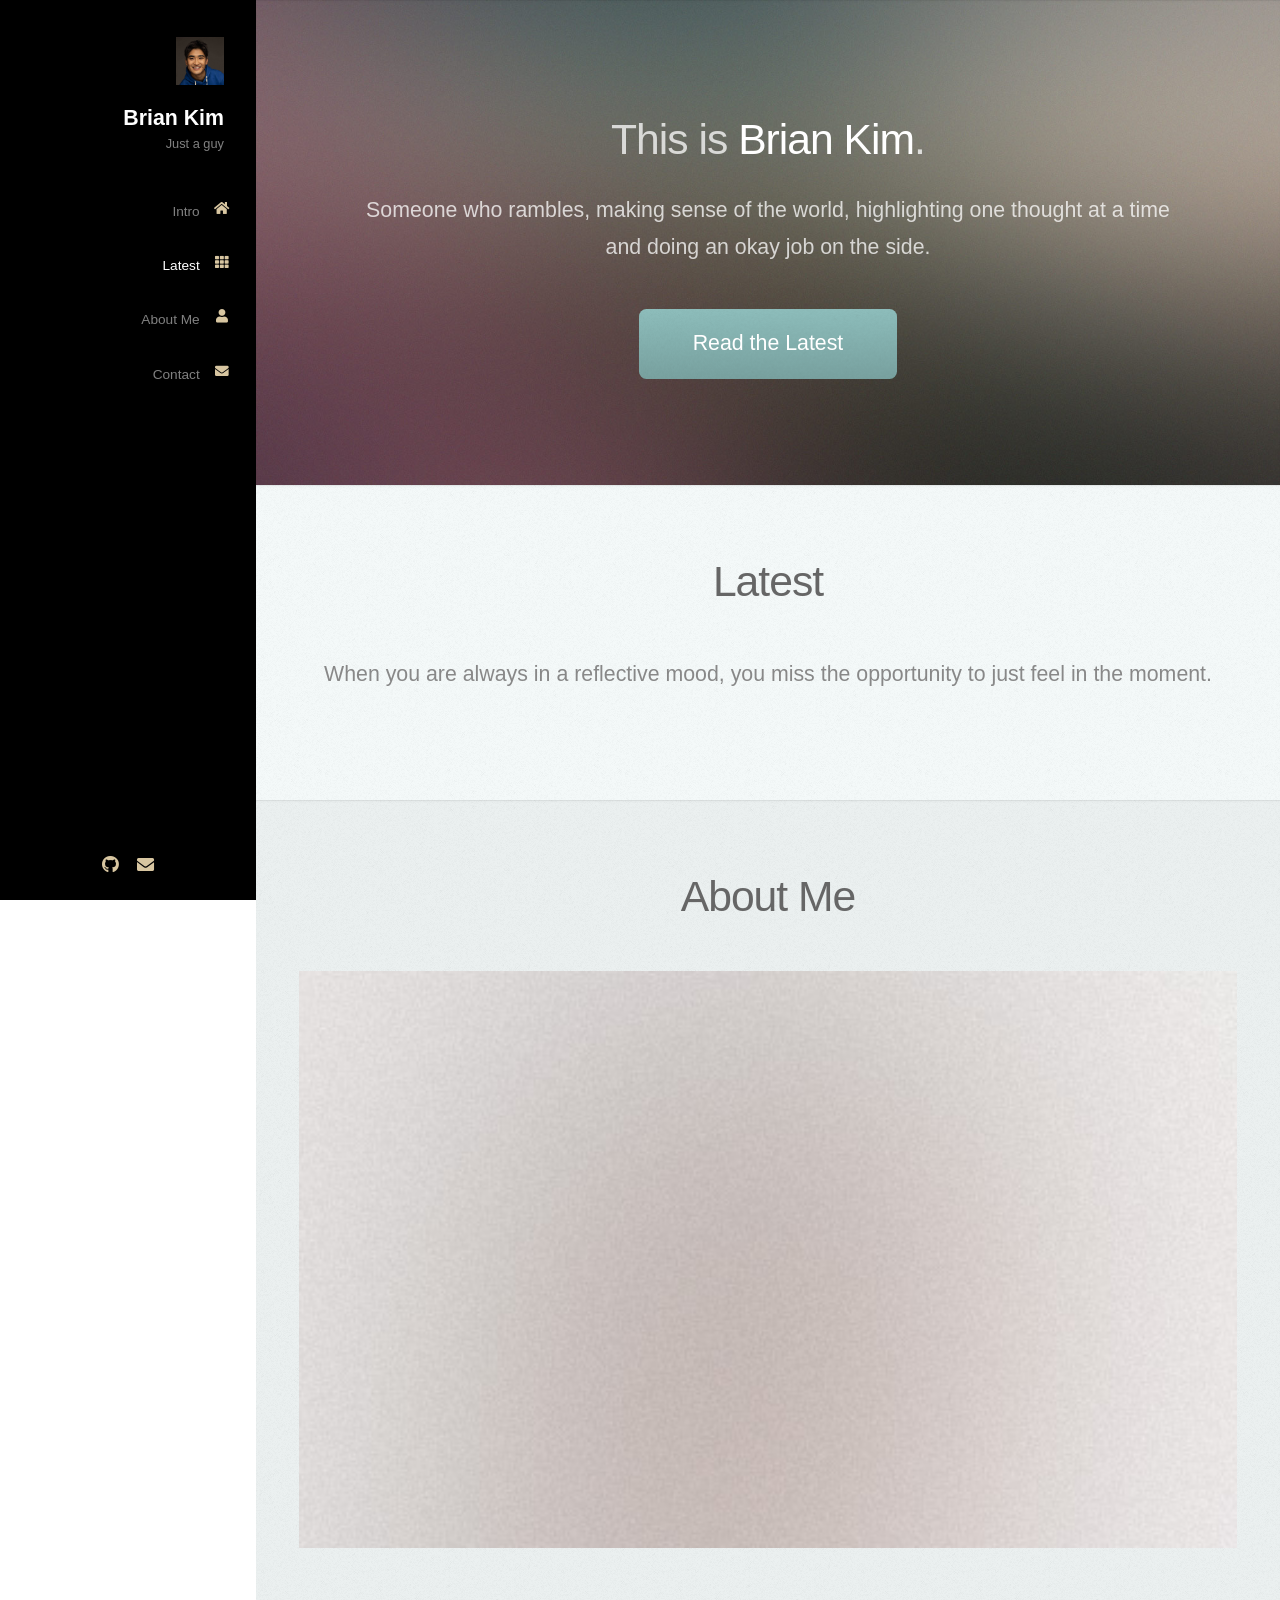
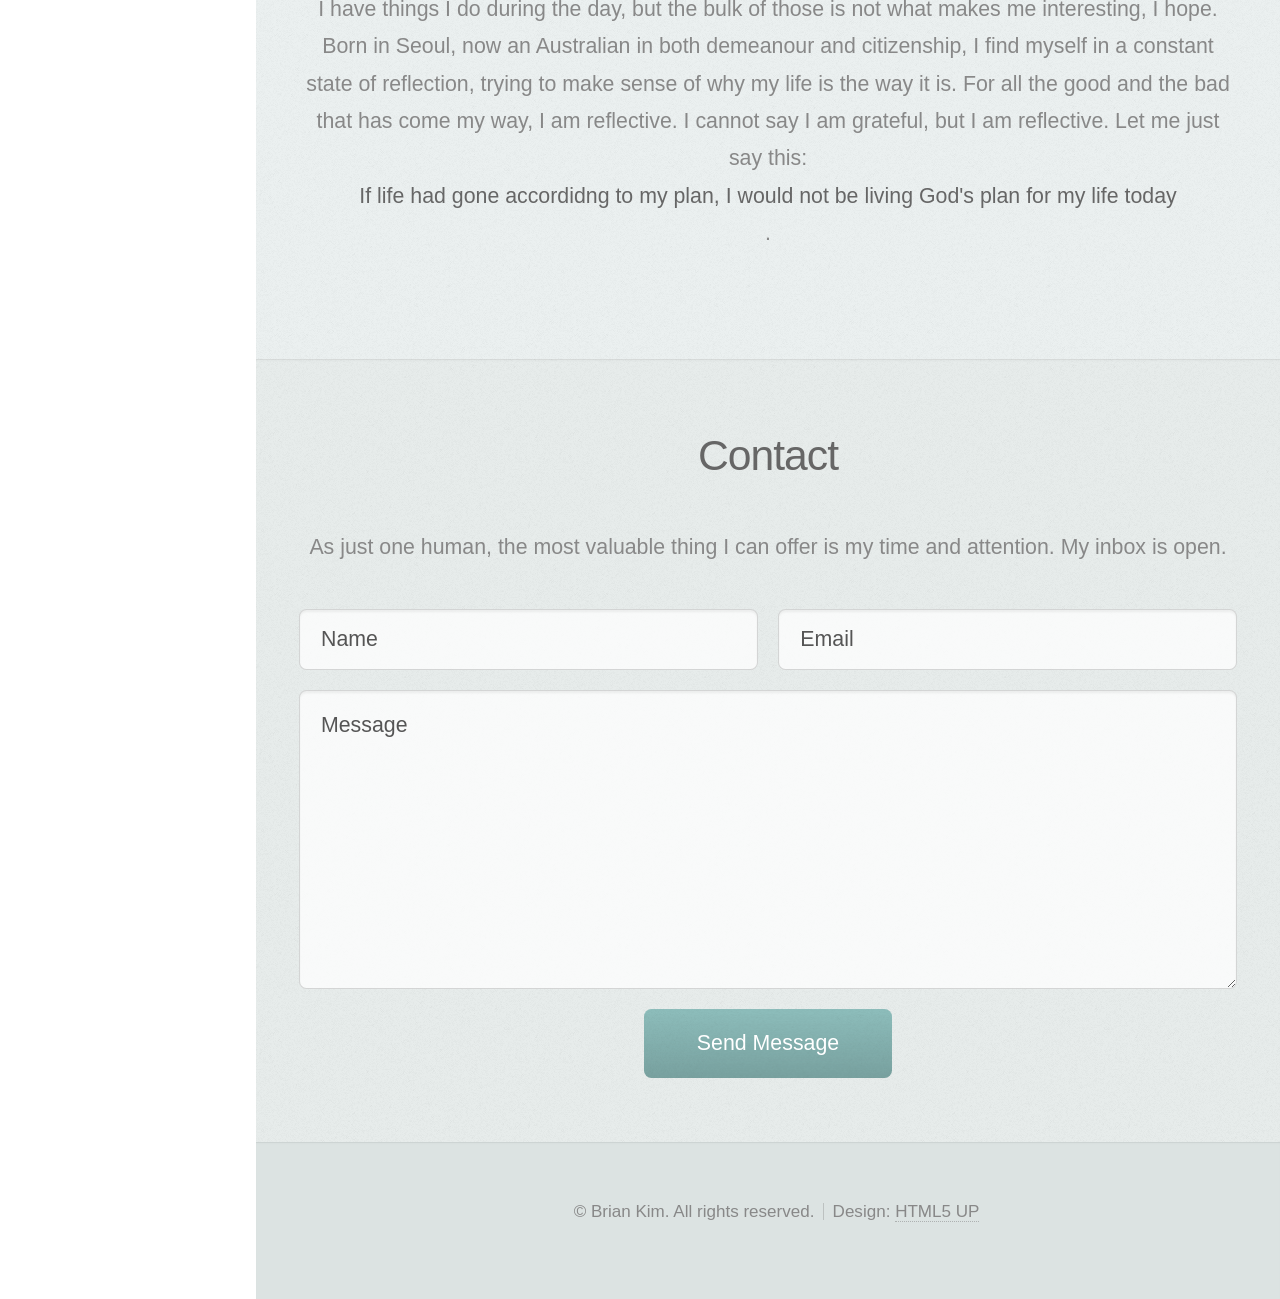
==== commit ec2c4e33: "email and oled black feat: mailto functionality test #1 and sidebar color update" ====
--- a/index.html
+++ b/index.html
@@ -114,15 +114,18 @@
 
 							<p>As just one human, the most valuable thing I can offer is my time and attention. My inbox is open.</p>
 
-							<form method="post" action="#">
+							<form id="contact-form" method="post" action="#">
 								<div class="row">
-									<div class="col-6 col-12-mobile"><input type="text" name="name" placeholder="Name" /></div>
-									<div class="col-6 col-12-mobile"><input type="text" name="email" placeholder="Email" /></div>
-									<div class="col-12">
-										<textarea name="message" placeholder="Message"></textarea>
+									<div class="col-6 col-12-mobile"><input id="contact-name" type="text" name="name" placeholder="Name" /></div>
+									<div class="col-6 col-12-mobile">
+										<input id="contact-email" type="email" name="email" placeholder="Email" />
+										<span id="email-error" style="color:#c00;display:none;font-size:0.9em;margin-left:0.25em;">Email is required.</span>
 									</div>
 									<div class="col-12">
-										<input type="submit" value="Send Message" />
+										<textarea id="contact-message" name="message" placeholder="Message"></textarea>
+									</div>
+									<div class="col-12">
+										<input id="send-button" type="submit" value="Send Message" />
 									</div>
 								</div>
 							</form>
--- a/assets/css/main.css
+++ b/assets/css/main.css
@@ -1,5 +1,4 @@
 @import url("fontawesome-all.min.css");
-@import url("https://fonts.googleapis.com/css?family=Source+Sans+Pro:300,300italic,400,600");
 
 /*
 	Prologue by HTML5 UP
@@ -84,7 +83,7 @@
 
 	body {
 		background: #fff;
-		font-family: 'Source Sans Pro', sans-serif;
+		font-family: "Helvetica Neue", Helvetica, Arial, sans-serif;
 		font-size: 19pt;
 		font-weight: 300;
 		line-height: 1.75em;
@@ -103,7 +102,7 @@
 		}
 
 	input, textarea, select {
-		font-family: 'Source Sans Pro', sans-serif;
+		font-family: "Helvetica Neue", Helvetica, Arial, sans-serif;
 		font-size: 19pt;
 		font-weight: 300;
 		line-height: 1.75em;
@@ -1923,7 +1922,7 @@
 			text-align: left;
 			padding: 0.5em 1em 0.5em 1em;
 			color: #fff;
-			background: #222729 url("images/overlay.png");
+				background: #000000;
 		}
 
 		table thead {
@@ -2046,7 +2045,7 @@
 		-webkit-justify-content: space-between;
 		-ms-justify-content: space-between;
 		justify-content: space-between;
-		background: #222629 url("images/overlay.png");
+		background: #000000;
 		box-shadow: inset -0.25em 0 0.25em 0 rgba(0, 0, 0, 0.1);
 		color: #fff;
 		height: 100%;
@@ -2083,7 +2082,7 @@
 		}
 
 			#header .icons a {
-				color: #41484c;
+				color: #D8C6A1;
 				-moz-transition: color 0.35s ease-in-out;
 				-webkit-transition: color 0.35s ease-in-out;
 				-ms-transition: color 0.35s ease-in-out;
@@ -2156,7 +2155,7 @@
 					#nav ul li a span:before {
 						position: absolute;
 						left: 0;
-						color: #41484c;
+						color: #D8C6A1;
 						text-align: center;
 						width: 1.25em;
 						line-height: 1.75em;
@@ -2169,7 +2168,7 @@
 				}
 
 					#nav ul li a.active span:before {
-						color: #e27689;
+						color: #D8C6A1;
 					}
 
 /* Footer */
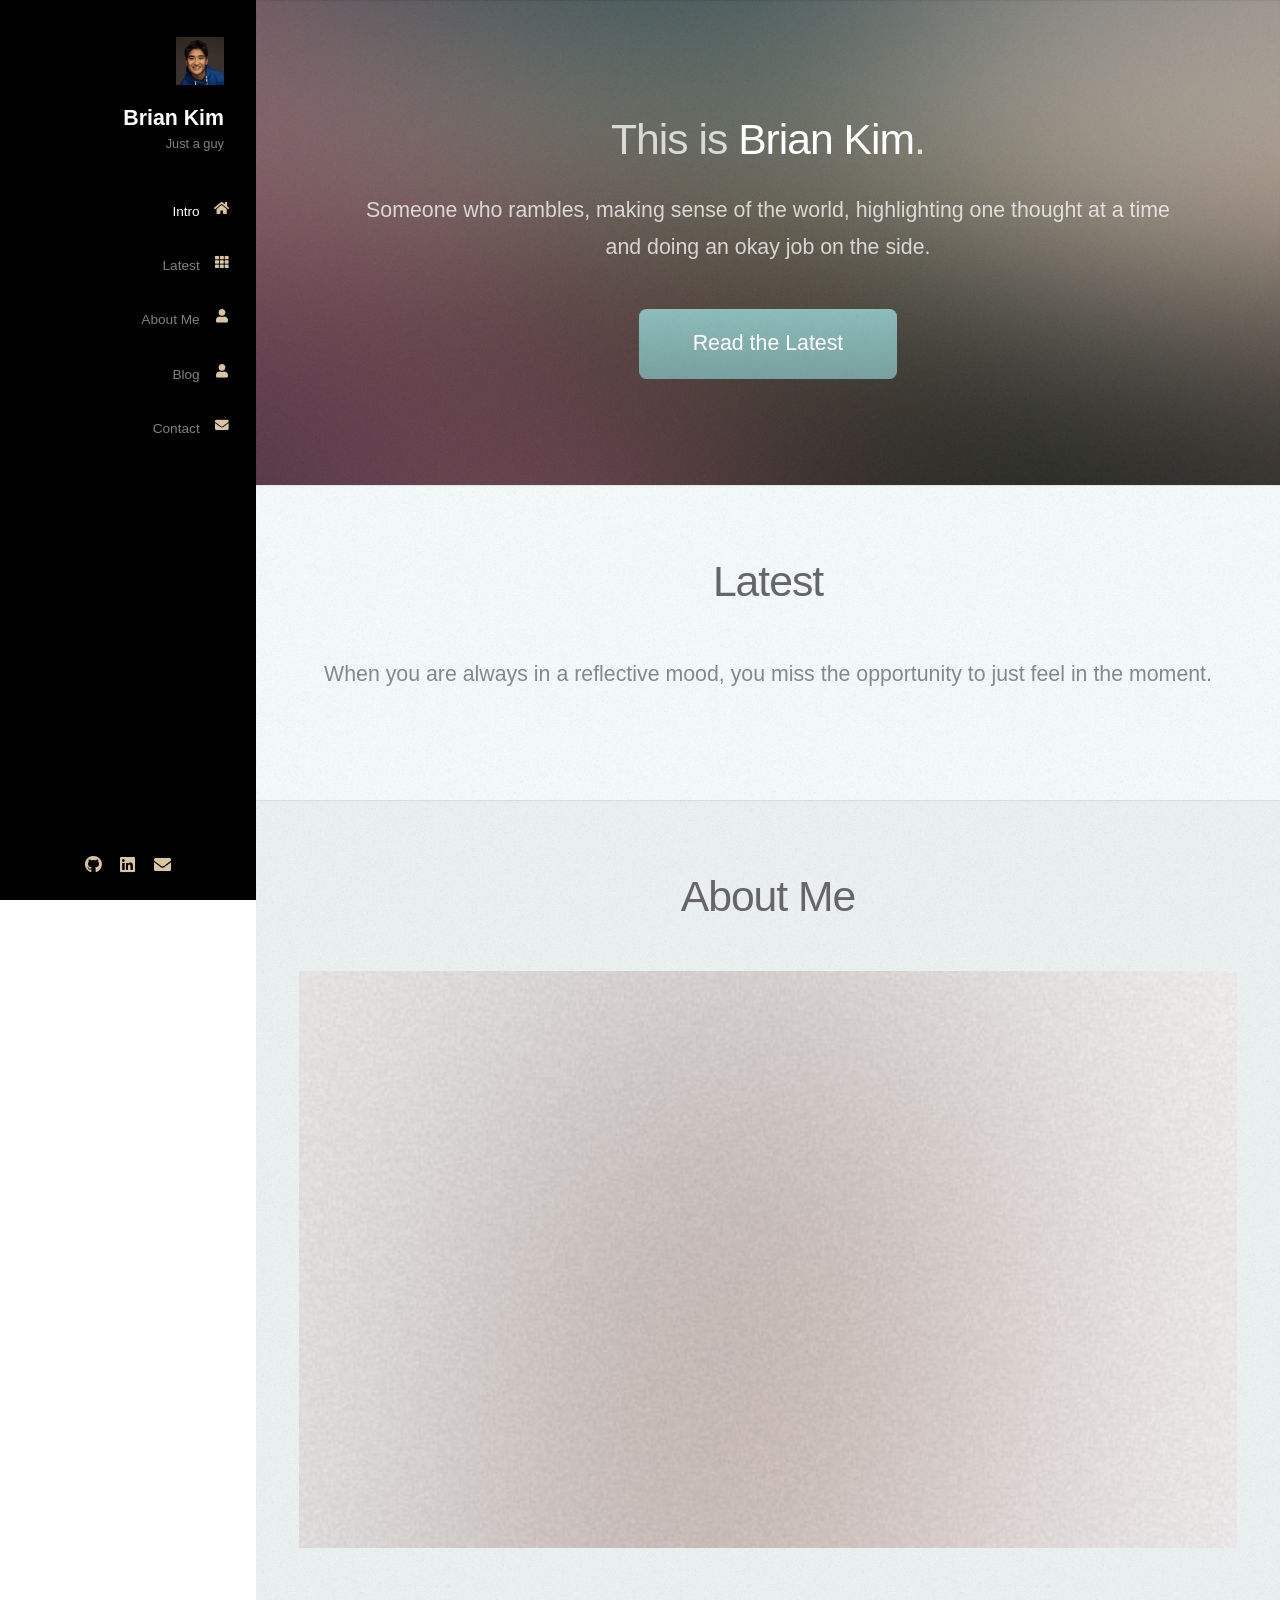
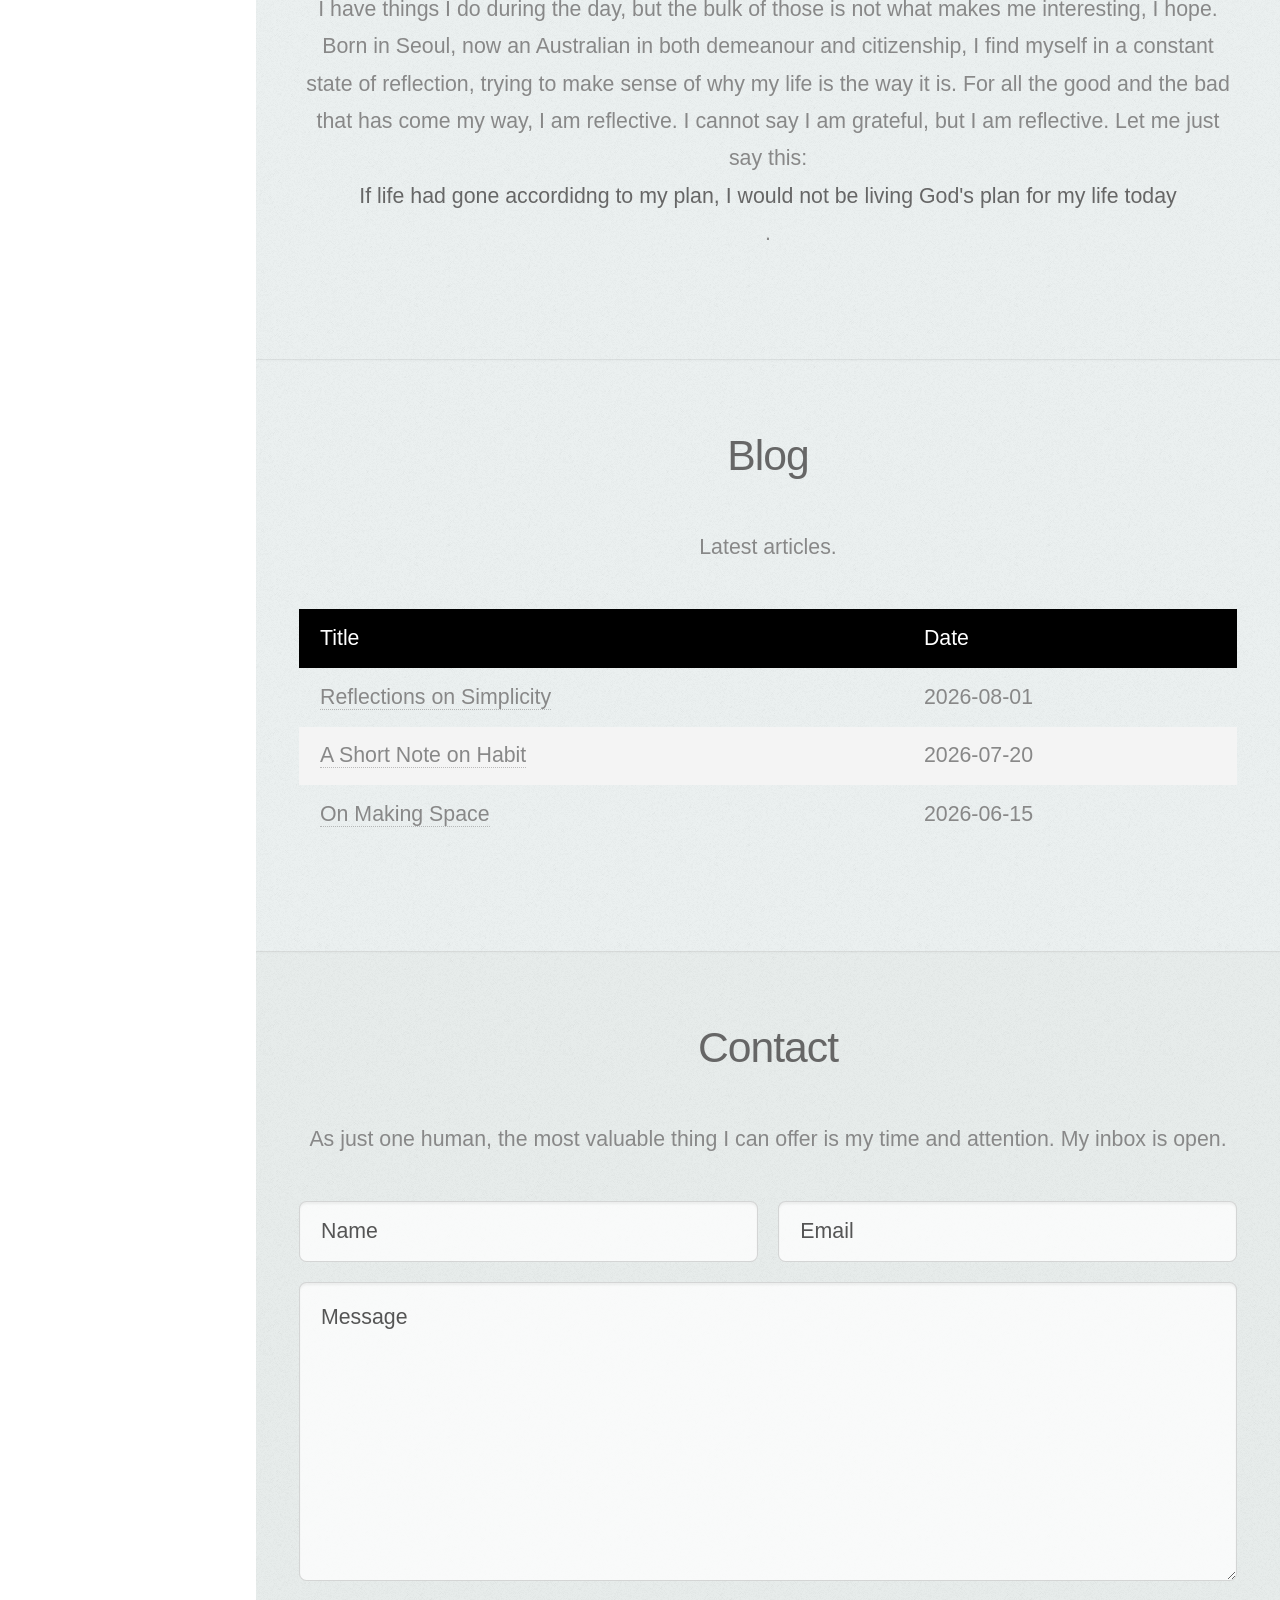
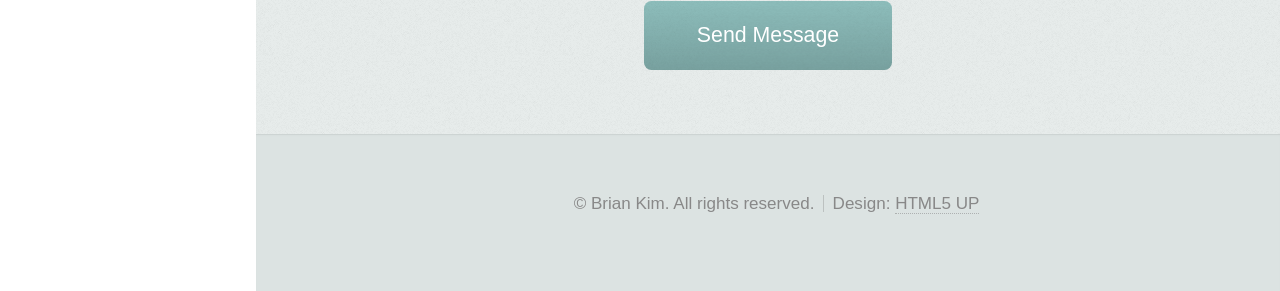
==== commit 7f009da7: "add blog page content: add blog page and link filler" ====
--- a/index.html
+++ b/index.html
@@ -29,8 +29,9 @@
 						<nav id="nav">
 							<ul>
 								<li><a href="#top" id="top-link"><span class="icon solid fa-home">Intro</span></a></li>
-								<li><a href="#portfolio" id="portfolio-link"><span class="icon solid fa-th">Latest</span></a></li>
+								<li><a href="#latest" id="latest-link"><span class="icon solid fa-th">Latest</span></a></li>
 								<li><a href="#about" id="about-link"><span class="icon solid fa-user">About Me</span></a></li>
+								<li><a href="#blog" id="blog-link"><span class="icon solid fa-user">Blog</span></a></li>
 								<li><a href="#contact" id="contact-link"><span class="icon solid fa-envelope">Contact</span></a></li>
 							</ul>
 						</nav>
@@ -41,8 +42,9 @@
 
 					<!-- Social Icons -->
 						<ul class="icons">
-							<li><a href="#" class="icon brands fa-github"><span class="label">Github</span></a></li>
-							<li><a href="#" class="icon solid fa-envelope"><span class="label">Email</span></a></li>
+							<li><a href="https://github.com/brianwskim" class="icon brands fa-github" target="_blank" rel="noopener"><span class="label">Github</span></a></li>
+							<li><a href="https://www.linkedin.com/in/brianwskim/" class="icon brands fa-linkedin" target="_blank" rel="noopener"><span class="label">LinkedIn</span></a></li>
+							<li><a href="mailto:briankim.wk@gmail.com" class="icon solid fa-envelope"><span class="label">Email</span></a></li>
 						</ul>
 
 				</div>
@@ -104,6 +106,39 @@
 						</div>
 					</section>
 
+				<!-- Blog -->
+					<section id="blog" class="three">
+						<div class="container">
+
+							<header>
+								<h2>Blog</h2>
+							</header>
+
+							<p>Latest articles.</p>
+
+							<table>
+								<thead>
+									<tr><th>Title</th><th>Date</th></tr>
+								</thead>
+								<tbody>
+									<tr>
+										<td><a href="blog/article1.html">Reflections on Simplicity</a></td>
+										<td>2026-08-01</td>
+									</tr>
+									<tr>
+										<td><a href="blog/article2.html">A Short Note on Habit</a></td>
+										<td>2026-07-20</td>
+									</tr>
+									<tr>
+										<td><a href="blog/article3.html">On Making Space</a></td>
+										<td>2026-06-15</td>
+									</tr>
+								</tbody>
+							</table>
+
+						</div>
+					</section>
+
 				<!-- Contact -->
 					<section id="contact" class="four">
 						<div class="container">
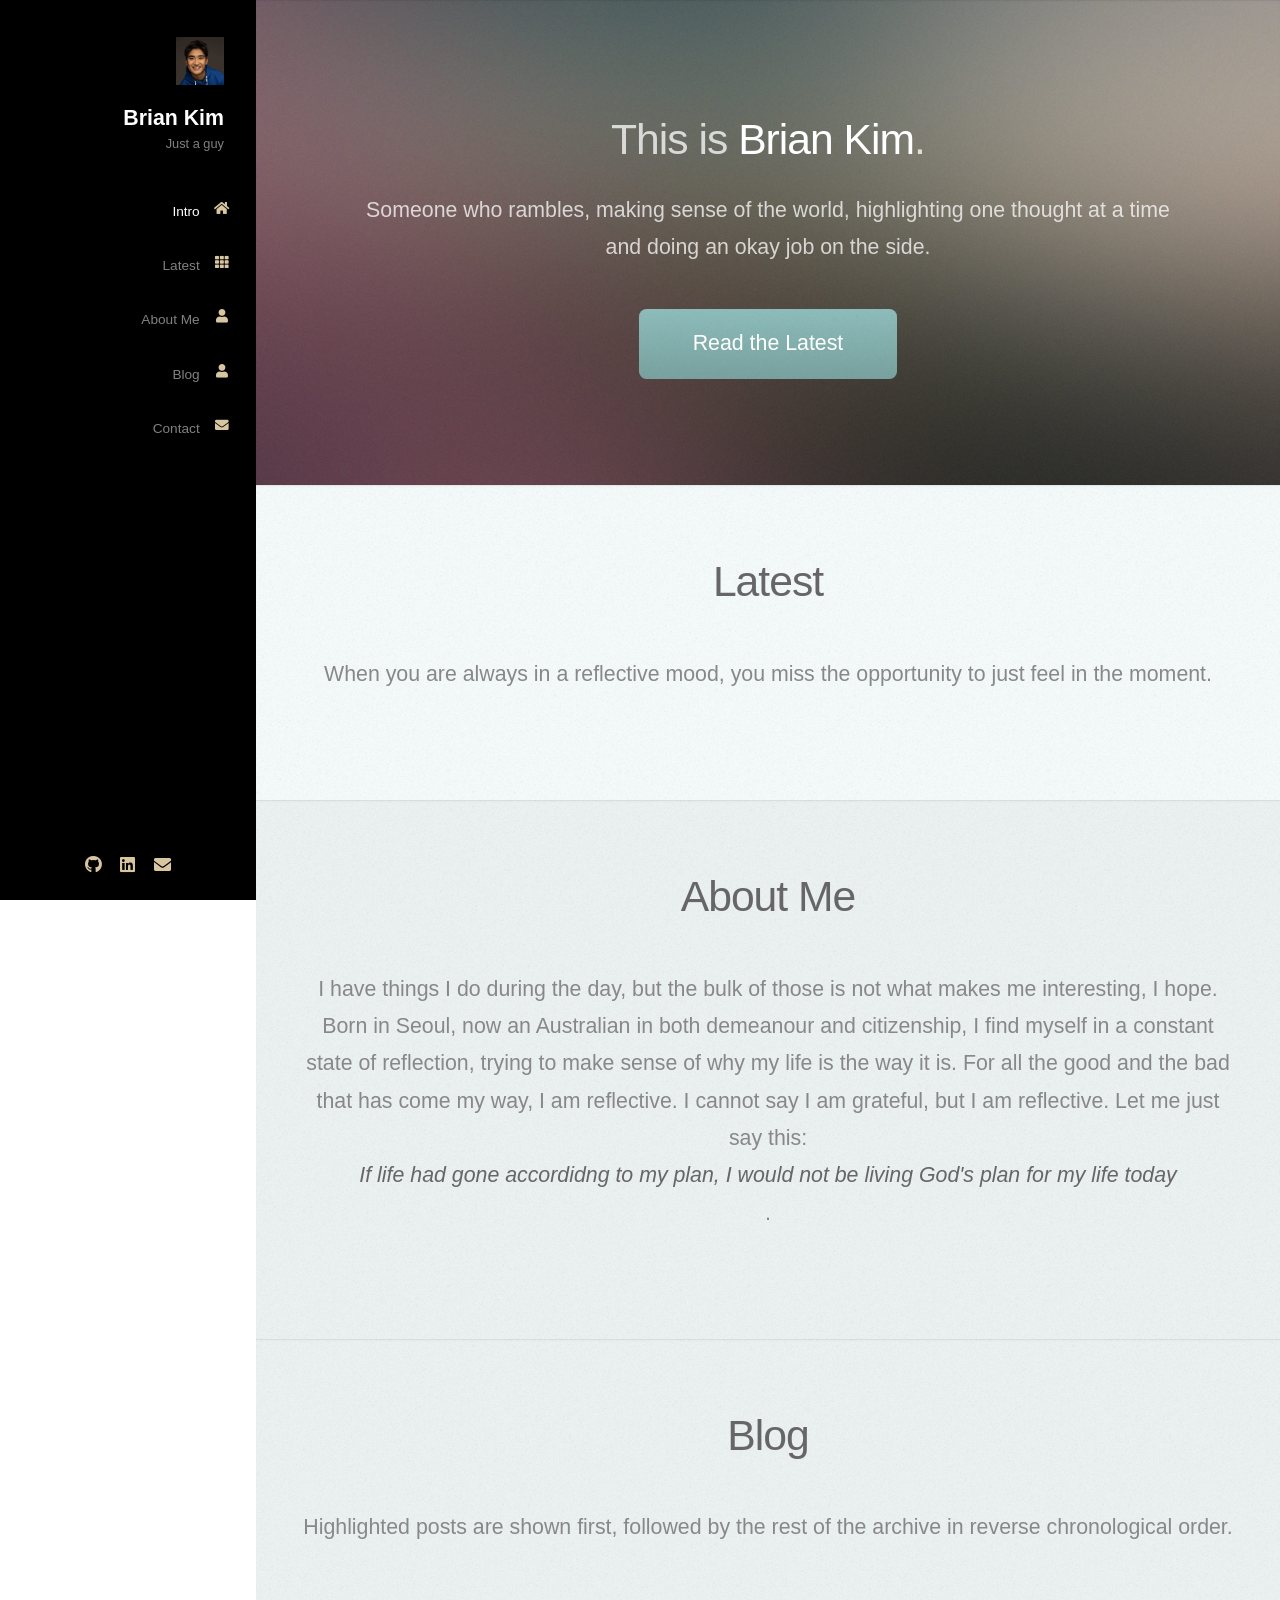
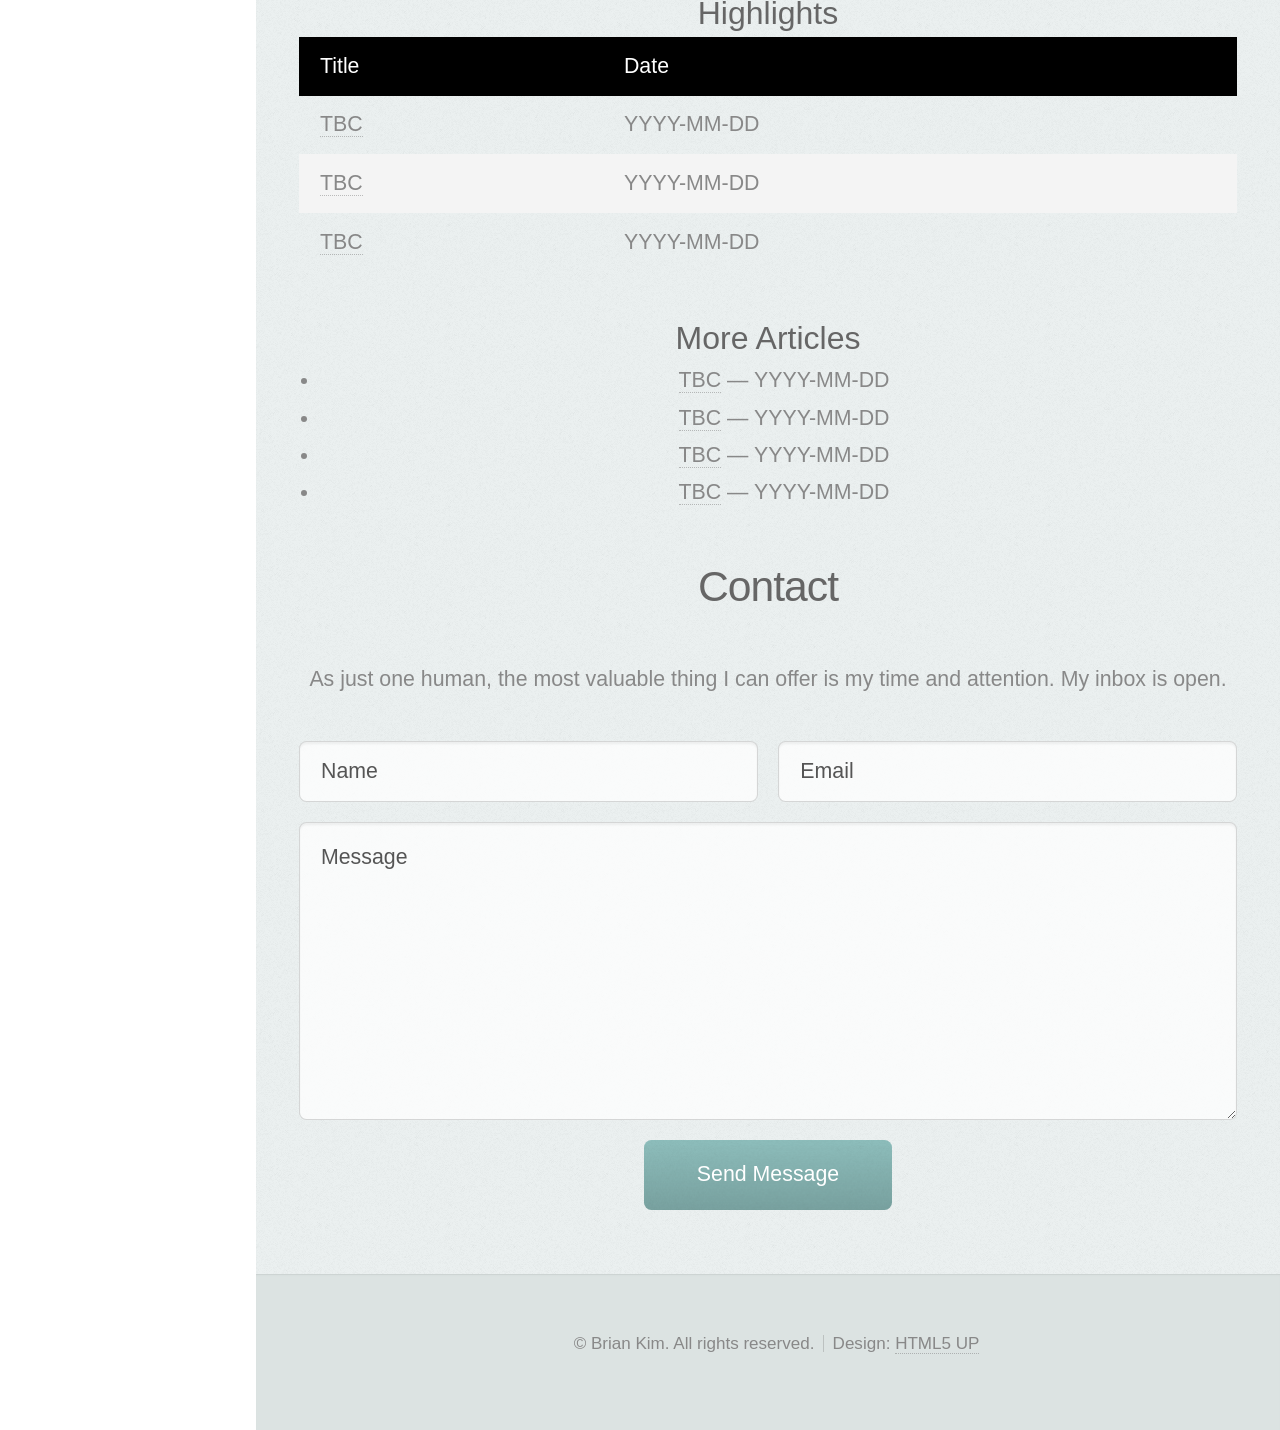
==== commit 6f07ee27: "new blog links content: filler blog links" ====
--- a/index.html
+++ b/index.html
@@ -91,17 +91,14 @@
 							<header>
 								<h2>About Me</h2>
 							</header>
-
-							<a href="#" class="image featured"><img src="images/pic01.jpg" alt="" /></a>
-
 							<p>I have things I do during the day, but the bulk of those is not what makes
 							me interesting, I hope. Born in Seoul, now an Australian in both demeanour and
 							citizenship, I find myself in a constant state of reflection, trying to make
 							sense of why my life is the way it is. For all the good and the bad that has
 							come my way, I am reflective. I cannot say I am grateful, but I am reflective.
 							Let me just say this: 
-							<br><b>If life had gone accordidng to my plan, I would not be
-							living God's plan for my life today</b></br>.</p>
+							<br><b><i>If life had gone accordidng to my plan, I would not be
+							living God's plan for my life today</i></b></br>.</p>
 
 						</div>
 					</section>
@@ -114,34 +111,36 @@
 								<h2>Blog</h2>
 							</header>
 
-							<p>Latest articles.</p>
+						<p>Highlighted posts are shown first, followed by the rest of the archive in reverse chronological order.</p>
 
-							<table>
-								<thead>
-									<tr><th>Title</th><th>Date</th></tr>
-								</thead>
-								<tbody>
-									<tr>
-										<td><a href="blog/article1.html">Reflections on Simplicity</a></td>
-										<td>2026-08-01</td>
-									</tr>
-									<tr>
-										<td><a href="blog/article2.html">A Short Note on Habit</a></td>
-										<td>2026-07-20</td>
-									</tr>
-									<tr>
-										<td><a href="blog/article3.html">On Making Space</a></td>
-										<td>2026-06-15</td>
-									</tr>
-								</tbody>
-							</table>
+						<h3>Highlights</h3>
+						<table>
+							<thead>
+								<tr><th>Title</th><th>Date</th></tr>
+							</thead>
+							<tbody>
+								<tr>
+									<td><a href="blog/article1.html">TBC</a></td>
+									<td>YYYY-MM-DD</td>
+								</tr>
+								<tr>
+									<td><a href="blog/article2.html">TBC</a></td>
+									<td>YYYY-MM-DD</td>
+								</tr>
+								<tr>
+									<td><a href="blog/article3.html">TBC</a></td>
+									<td>YYYY-MM-DD</td>
+								</tr>
+							</tbody>
+						</table>
 
-						</div>
-					</section>
-
-				<!-- Contact -->
-					<section id="contact" class="four">
-						<div class="container">
+						<h3>More Articles</h3>
+						<ul>
+							<li><a href="blog/article4.html">TBC</a> — YYYY-MM-DD</li>
+							<li><a href="blog/article5.html">TBC</a> — YYYY-MM-DD</li>
+							<li><a href="blog/article6.html">TBC</a> — YYYY-MM-DD</li>
+							<li><a href="blog/article7.html">TBC</a> — YYYY-MM-DD</li>
+						</ul>
 
 							<header>
 								<h2>Contact</h2>
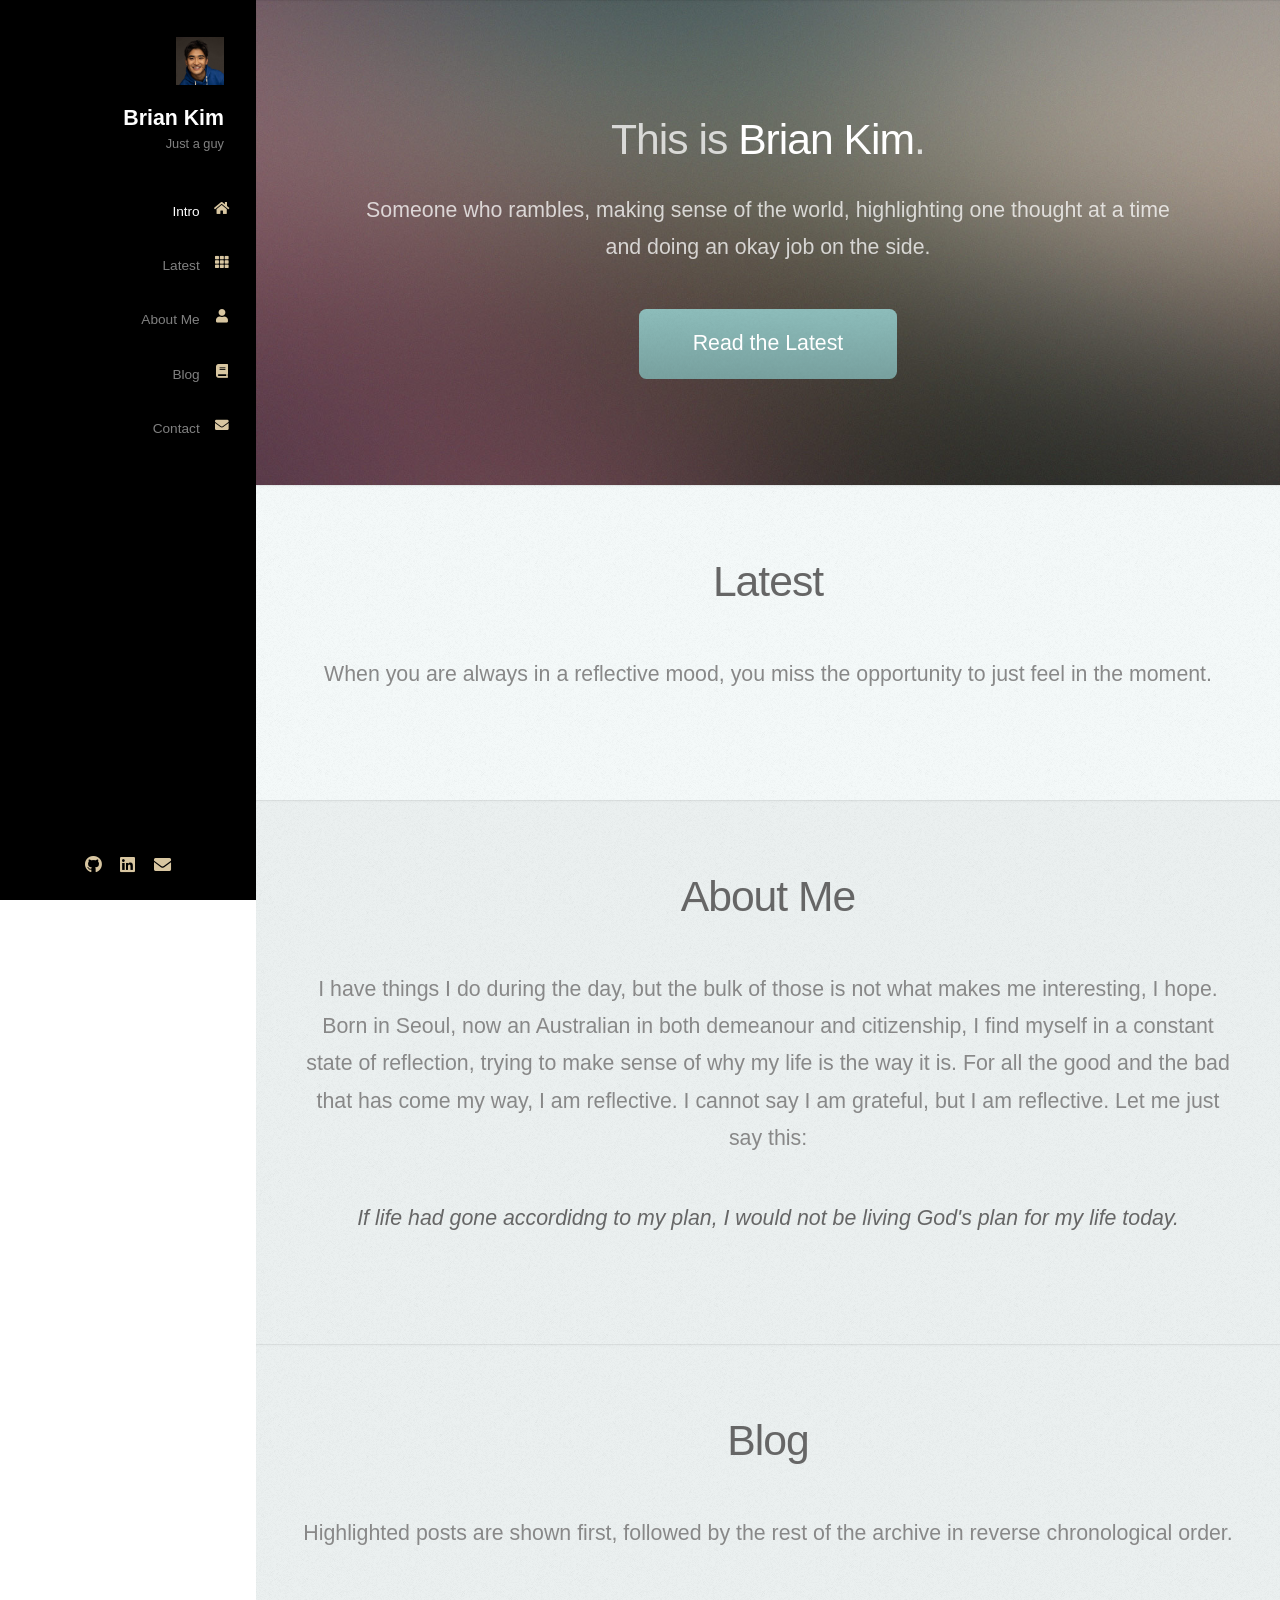
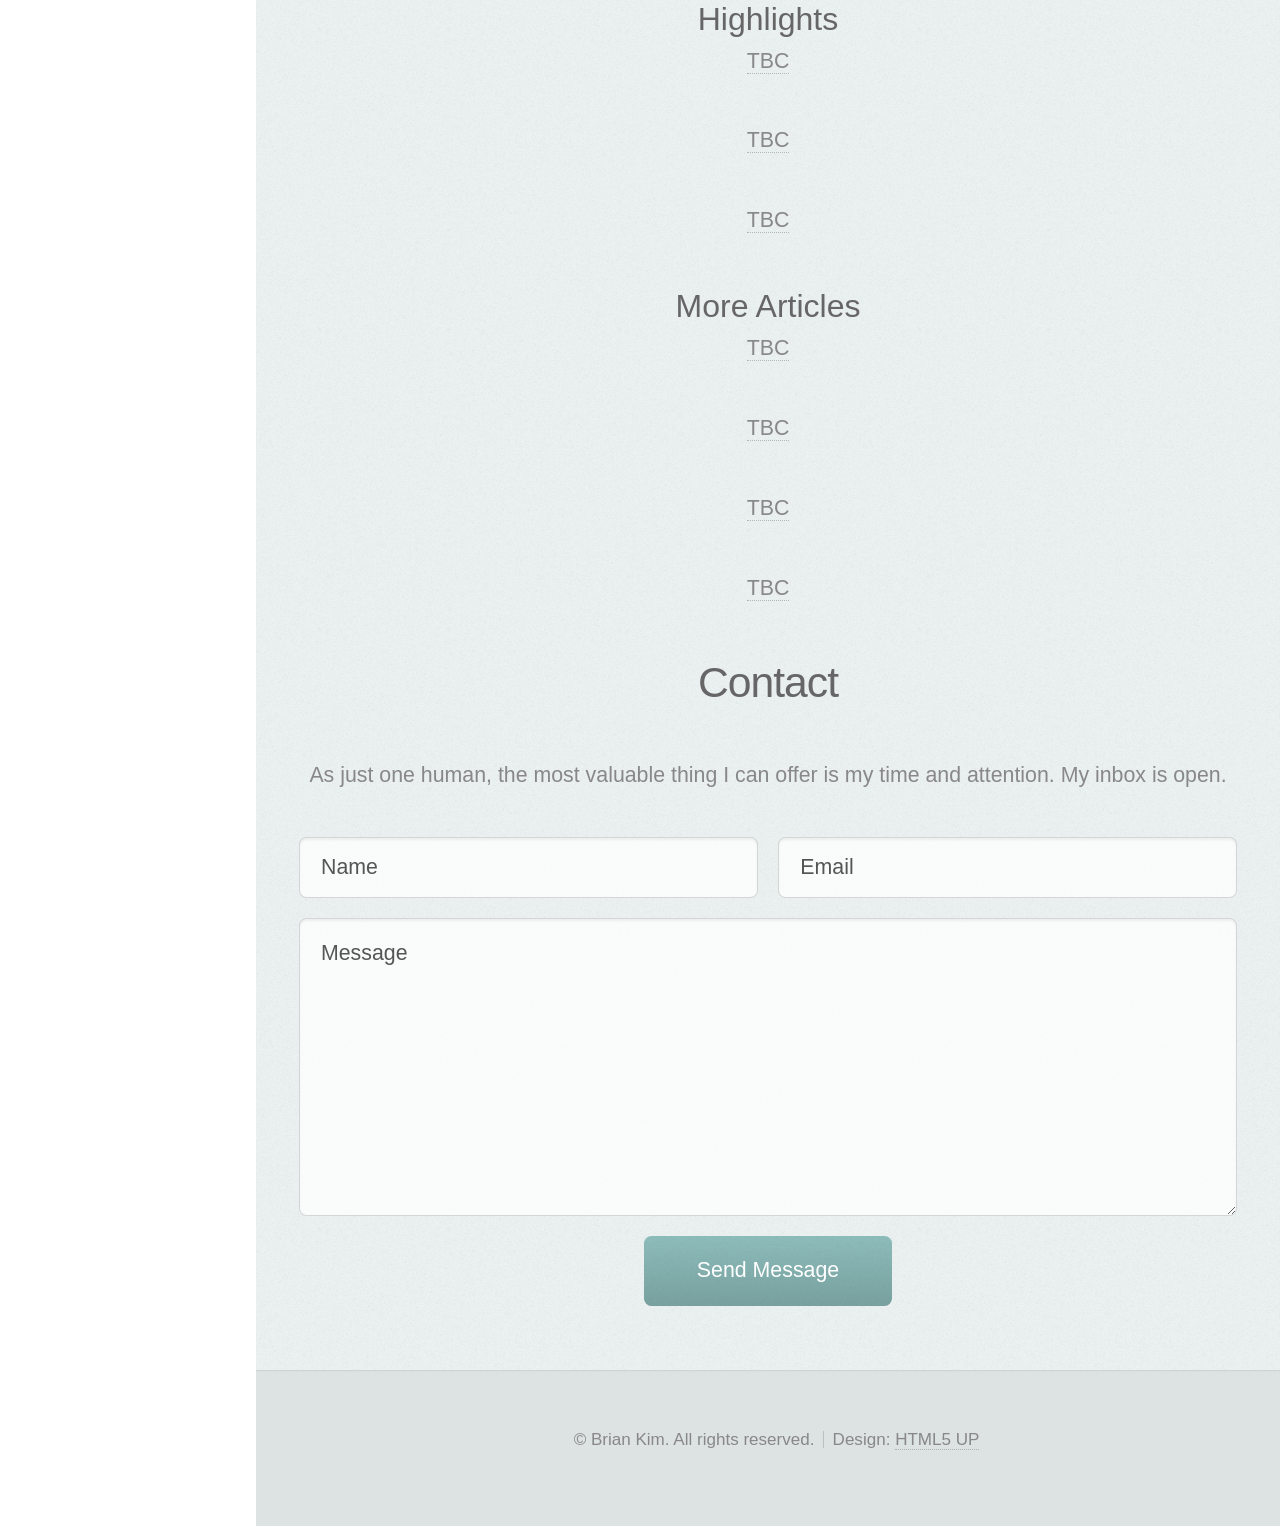
==== commit 206adce7: "Blog updates Improve aes and layout of Blog section" ====
--- a/index.html
+++ b/index.html
@@ -6,7 +6,7 @@
 -->
 <html>
 	<head>
-		<title>Prologue by HTML5 UP</title>
+		<title>Brian Kim</title>
 		<meta charset="utf-8" />
 		<meta name="viewport" content="width=device-width, initial-scale=1, user-scalable=no" />
 		<link rel="stylesheet" href="assets/css/main.css" />
@@ -31,7 +31,7 @@
 								<li><a href="#top" id="top-link"><span class="icon solid fa-home">Intro</span></a></li>
 								<li><a href="#latest" id="latest-link"><span class="icon solid fa-th">Latest</span></a></li>
 								<li><a href="#about" id="about-link"><span class="icon solid fa-user">About Me</span></a></li>
-								<li><a href="#blog" id="blog-link"><span class="icon solid fa-user">Blog</span></a></li>
+						<li><a href="#blog" id="blog-link"><span class="icon solid fa-book">Blog</span></a></li>
 								<li><a href="#contact" id="contact-link"><span class="icon solid fa-envelope">Contact</span></a></li>
 							</ul>
 						</nav>
@@ -96,9 +96,9 @@
 							citizenship, I find myself in a constant state of reflection, trying to make
 							sense of why my life is the way it is. For all the good and the bad that has
 							come my way, I am reflective. I cannot say I am grateful, but I am reflective.
-							Let me just say this: 
-							<br><b><i>If life had gone accordidng to my plan, I would not be
-							living God's plan for my life today</i></b></br>.</p>
+							Let me just say this:</p>
+							<p><b><i>If life had gone accordidng to my plan, I would not be
+							living God's plan for my life today.</i></b></p>
 
 						</div>
 					</section>
@@ -114,33 +114,19 @@
 						<p>Highlighted posts are shown first, followed by the rest of the archive in reverse chronological order.</p>
 
 						<h3>Highlights</h3>
-						<table>
-							<thead>
-								<tr><th>Title</th><th>Date</th></tr>
-							</thead>
-							<tbody>
-								<tr>
-									<td><a href="blog/article1.html">TBC</a></td>
-									<td>YYYY-MM-DD</td>
-								</tr>
-								<tr>
-									<td><a href="blog/article2.html">TBC</a></td>
-									<td>YYYY-MM-DD</td>
-								</tr>
-								<tr>
-									<td><a href="blog/article3.html">TBC</a></td>
-									<td>YYYY-MM-DD</td>
-								</tr>
-							</tbody>
-						</table>
+						<div class="blog-highlights">
+							<p><a href="blog/article1.html">TBC</a></p>
+							<p><a href="blog/article2.html">TBC</a></p>
+							<p><a href="blog/article3.html">TBC</a></p>
+						</div>
 
 						<h3>More Articles</h3>
-						<ul>
-							<li><a href="blog/article4.html">TBC</a> — YYYY-MM-DD</li>
-							<li><a href="blog/article5.html">TBC</a> — YYYY-MM-DD</li>
-							<li><a href="blog/article6.html">TBC</a> — YYYY-MM-DD</li>
-							<li><a href="blog/article7.html">TBC</a> — YYYY-MM-DD</li>
-						</ul>
+						<div class="blog-more-articles">
+							<p><a href="blog/article4.html">TBC</a></p>
+							<p><a href="blog/article5.html">TBC</a></p>
+							<p><a href="blog/article6.html">TBC</a></p>
+							<p><a href="blog/article7.html">TBC</a></p>
+						</div>
 
 							<header>
 								<h2>Contact</h2>
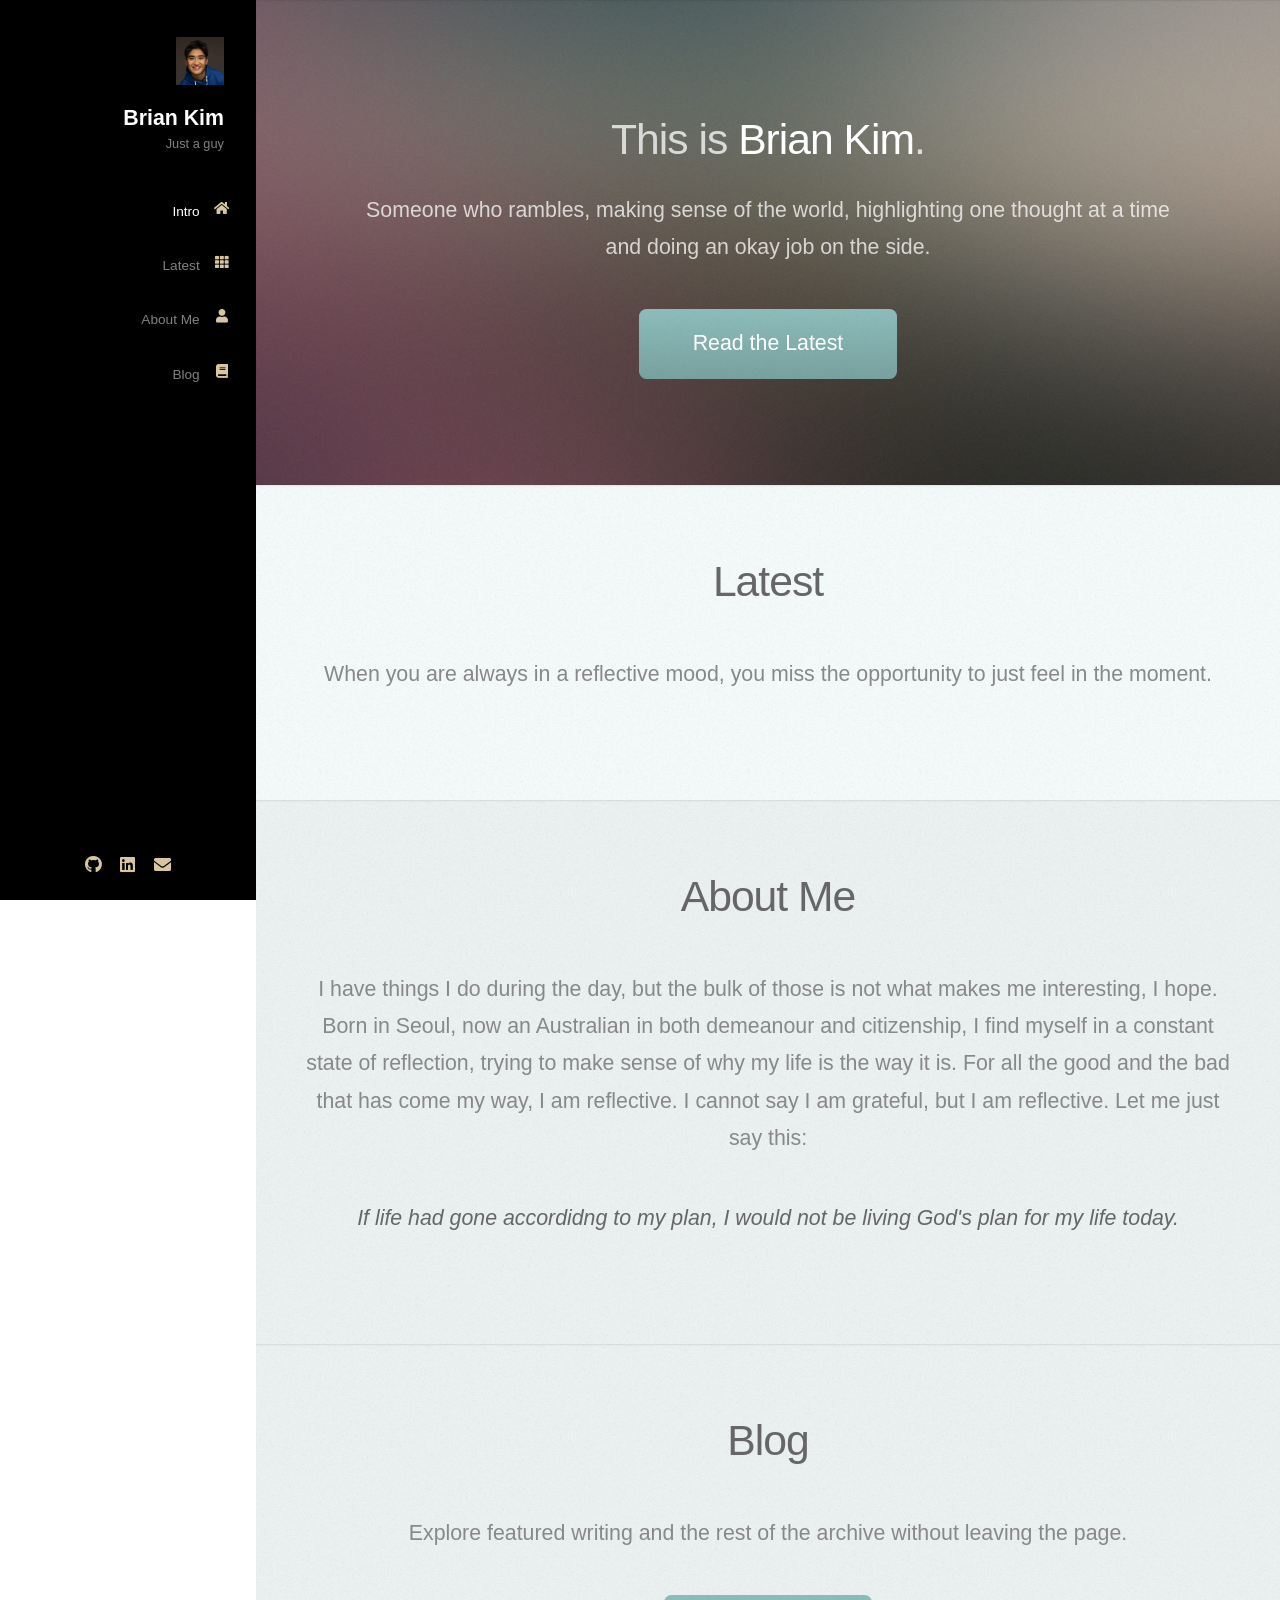
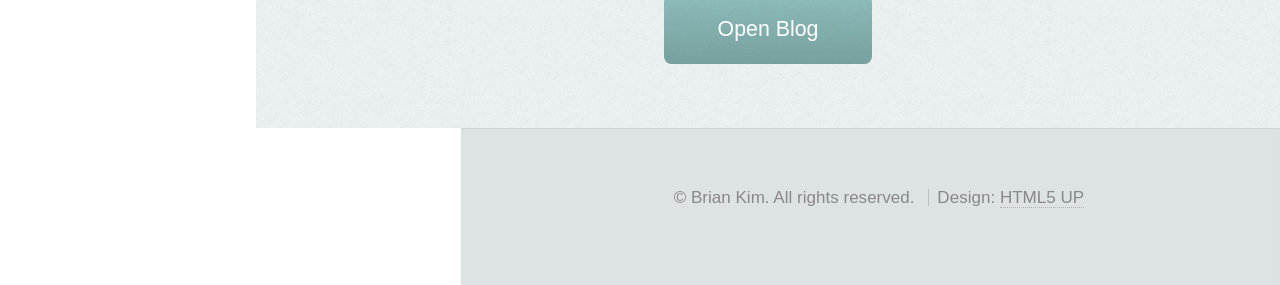
==== commit b0827327: "feat: trial slick popup blog" ====
--- a/index.html
+++ b/index.html
@@ -1,178 +1,156 @@
-<!DOCTYPE HTML>
-<!--
-	Prologue by HTML5 UP
-	html5up.net | @ajlkn
-	Free for personal and commercial use under the CCA 3.0 license (html5up.net/license)
--->
-<html>
-	<head>
-		<title>Brian Kim</title>
-		<meta charset="utf-8" />
-		<meta name="viewport" content="width=device-width, initial-scale=1, user-scalable=no" />
-		<link rel="stylesheet" href="assets/css/main.css" />
-	</head>
-	<body class="is-preload">
-
-		<!-- Header -->
-			<div id="header">
-
-				<div class="top">
-
-					<!-- Logo -->
-						<div id="logo">
-							<span class="image avatar48"><img src="images/avatar.jpg" alt="" /></span>
-							<h1 id="title">Brian Kim</h1>
-							<p>Just a guy</p>
-						</div>
-
-					<!-- Nav -->
-						<nav id="nav">
-							<ul>
-								<li><a href="#top" id="top-link"><span class="icon solid fa-home">Intro</span></a></li>
-								<li><a href="#latest" id="latest-link"><span class="icon solid fa-th">Latest</span></a></li>
-								<li><a href="#about" id="about-link"><span class="icon solid fa-user">About Me</span></a></li>
-						<li><a href="#blog" id="blog-link"><span class="icon solid fa-book">Blog</span></a></li>
-								<li><a href="#contact" id="contact-link"><span class="icon solid fa-envelope">Contact</span></a></li>
-							</ul>
-						</nav>
-
-				</div>
-
-				<div class="bottom">
-
-					<!-- Social Icons -->
-						<ul class="icons">
-							<li><a href="https://github.com/brianwskim" class="icon brands fa-github" target="_blank" rel="noopener"><span class="label">Github</span></a></li>
-							<li><a href="https://www.linkedin.com/in/brianwskim/" class="icon brands fa-linkedin" target="_blank" rel="noopener"><span class="label">LinkedIn</span></a></li>
-							<li><a href="mailto:briankim.wk@gmail.com" class="icon solid fa-envelope"><span class="label">Email</span></a></li>
-						</ul>
-
-				</div>
-
-			</div>
-
-		<!-- Main -->
-			<div id="main">
-
-				<!-- Intro -->
-					<section id="top" class="one dark cover">
-						<div class="container">
-
-							<header>
-								<h2 class="alt">This is <strong>Brian Kim</strong>.</h2>
-								<p>Someone who rambles, making sense of the world, highlighting one thought at a time<br />
-								and doing an okay job on the side.</p>
-							</header>
-
-							<footer>
-								<a href="#portfolio" class="button scrolly">Read the Latest</a>
-							</footer>
-
-						</div>
-					</section>
-
-				<!-- Portfolio -->
-					<section id="portfolio" class="two">
-						<div class="container">
-
-							<header>
-								<h2>Latest</h2>
-							</header>
-
-							<p>When you are always in a reflective mood, you miss the opportunity to just feel in the moment.</p>
-
-						</div>
-					</section>
-
-				<!-- About Me -->
-					<section id="about" class="three">
-						<div class="container">
-
-							<header>
-								<h2>About Me</h2>
-							</header>
-							<p>I have things I do during the day, but the bulk of those is not what makes
-							me interesting, I hope. Born in Seoul, now an Australian in both demeanour and
-							citizenship, I find myself in a constant state of reflection, trying to make
-							sense of why my life is the way it is. For all the good and the bad that has
-							come my way, I am reflective. I cannot say I am grateful, but I am reflective.
-							Let me just say this:</p>
-							<p><b><i>If life had gone accordidng to my plan, I would not be
-							living God's plan for my life today.</i></b></p>
-
-						</div>
-					</section>
-
-				<!-- Blog -->
-					<section id="blog" class="three">
-						<div class="container">
-
-							<header>
-								<h2>Blog</h2>
-							</header>
-
-						<p>Highlighted posts are shown first, followed by the rest of the archive in reverse chronological order.</p>
-
-						<h3>Highlights</h3>
-						<div class="blog-highlights">
-							<p><a href="blog/article1.html">TBC</a></p>
-							<p><a href="blog/article2.html">TBC</a></p>
-							<p><a href="blog/article3.html">TBC</a></p>
-						</div>
-
-						<h3>More Articles</h3>
-						<div class="blog-more-articles">
-							<p><a href="blog/article4.html">TBC</a></p>
-							<p><a href="blog/article5.html">TBC</a></p>
-							<p><a href="blog/article6.html">TBC</a></p>
-							<p><a href="blog/article7.html">TBC</a></p>
-						</div>
-
-							<header>
-								<h2>Contact</h2>
-							</header>
-
-							<p>As just one human, the most valuable thing I can offer is my time and attention. My inbox is open.</p>
-
-							<form id="contact-form" method="post" action="#">
-								<div class="row">
-									<div class="col-6 col-12-mobile"><input id="contact-name" type="text" name="name" placeholder="Name" /></div>
-									<div class="col-6 col-12-mobile">
-										<input id="contact-email" type="email" name="email" placeholder="Email" />
-										<span id="email-error" style="color:#c00;display:none;font-size:0.9em;margin-left:0.25em;">Email is required.</span>
-									</div>
-									<div class="col-12">
-										<textarea id="contact-message" name="message" placeholder="Message"></textarea>
-									</div>
-									<div class="col-12">
-										<input id="send-button" type="submit" value="Send Message" />
-									</div>
-								</div>
-							</form>
-
-						</div>
-					</section>
-
-			</div>
-
-		<!-- Footer -->
-			<div id="footer">
-
-				<!-- Copyright -->
-					<ul class="copyright">
-						<li>&copy; Brian Kim. All rights reserved.</li><li>Design: <a href="http://html5up.net">HTML5 UP</a></li>
-					</ul>
-
-			</div>
-
-		<!-- Scripts -->
-			<script src="assets/js/jquery.min.js"></script>
-			<script src="assets/js/jquery.scrolly.min.js"></script>
-			<script src="assets/js/jquery.scrollex.min.js"></script>
-			<script src="assets/js/browser.min.js"></script>
-			<script src="assets/js/breakpoints.min.js"></script>
-			<script src="assets/js/util.js"></script>
-			<script src="assets/js/main.js"></script>
-
-	</body>
-</html>+<!DOCTYPE HTML>
+<!--
+	Prologue by HTML5 UP
+	html5up.net | @ajlkn
+	Free for personal and commercial use under the CCA 3.0 license (html5up.net/license)
+-->
+<html>
+	<head>
+		<title>Brian Kim</title>
+		<meta charset="utf-8" />
+		<meta name="viewport" content="width=device-width, initial-scale=1, user-scalable=no" />
+		<link rel="stylesheet" href="assets/css/main.css" />
+	</head>
+	<body class="is-preload">
+
+		<!-- Header -->
+			<div id="header">
+
+				<div class="top">
+
+					<!-- Logo -->
+						<div id="logo">
+							<span class="image avatar48"><img src="images/avatar.jpg" alt="" /></span>
+							<h1 id="title">Brian Kim</h1>
+							<p>Just a guy</p>
+						</div>
+
+					<!-- Nav -->
+						<nav id="nav">
+							<ul>
+								<li><a href="#top" id="top-link"><span class="icon solid fa-home">Intro</span></a></li>
+								<li><a href="#latest" id="latest-link"><span class="icon solid fa-th">Latest</span></a></li>
+								<li><a href="#about" id="about-link"><span class="icon solid fa-user">About Me</span></a></li>
+								<li><a href="#" id="blog-link"><span class="icon solid fa-book">Blog</span></a></li>
+									</ul>
+						</nav>
+
+				</div>
+
+				<div class="bottom">
+
+					<!-- Social Icons -->
+						<ul class="icons">
+							<li><a href="https://github.com/brianwskim" class="icon brands fa-github" target="_blank" rel="noopener"><span class="label">Github</span></a></li>
+							<li><a href="https://www.linkedin.com/in/brianwskim/" class="icon brands fa-linkedin" target="_blank" rel="noopener"><span class="label">LinkedIn</span></a></li>
+							<li><a href="mailto:briankim.wk@gmail.com" class="icon solid fa-envelope"><span class="label">Email</span></a></li>
+						</ul>
+
+				</div>
+
+			</div>
+
+		<!-- Main -->
+			<div id="main">
+
+				<!-- Intro -->
+					<section id="top" class="one dark cover">
+						<div class="container">
+
+							<header>
+								<h2 class="alt">This is <strong>Brian Kim</strong>.</h2>
+								<p>Someone who rambles, making sense of the world, highlighting one thought at a time<br />
+								and doing an okay job on the side.</p>
+							</header>
+
+							<footer>
+								<a href="#portfolio" class="button scrolly">Read the Latest</a>
+							</footer>
+
+						</div>
+					</section>
+
+				<!-- Portfolio -->
+					<section id="portfolio" class="two">
+						<div class="container">
+
+							<header>
+								<h2>Latest</h2>
+							</header>
+
+							<p>When you are always in a reflective mood, you miss the opportunity to just feel in the moment.</p>
+
+						</div>
+					</section>
+
+				<!-- About Me -->
+					<section id="about" class="three">
+						<div class="container">
+
+							<header>
+								<h2>About Me</h2>
+							</header>
+							<p>I have things I do during the day, but the bulk of those is not what makes
+							me interesting, I hope. Born in Seoul, now an Australian in both demeanour and
+							citizenship, I find myself in a constant state of reflection, trying to make
+							sense of why my life is the way it is. For all the good and the bad that has
+							come my way, I am reflective. I cannot say I am grateful, but I am reflective.
+							Let me just say this:</p>
+							<p><b><i>If life had gone accordidng to my plan, I would not be
+							living God's plan for my life today.</i></b></p>
+
+						</div>
+					</section>
+
+				<!-- Blog -->
+					<section id="blog" class="three">
+						<div class="container">
+
+							<header>
+								<h2>Blog</h2>
+							</header>
+
+							<div class="blog-popup-teaser">
+								<p>Explore featured writing and the rest of the archive without leaving the page.</p>
+								<a href="#" id="open-blog-popup" class="button">Open Blog</a>
+							</div>
+
+						</div>
+					</section>
+
+						<div id="blog-popup" class="blog-popup">
+							<div class="blog-popup-overlay" id="blog-popup-overlay"></div>
+							<div class="blog-popup-inner">
+								<button id="blog-popup-close" class="blog-popup-close">×</button>
+								<h2>Blog</h2>
+								<div class="blog-featured">
+									<p><a href="blog/article1.html">Reflections on Simplicity</a></p>
+									<p><a href="blog/article2.html">A Short Note on Habit</a></p>
+									<p><a href="blog/article3.html">On Making Space</a></p>
+								</div>
+								<div class="blog-archive">
+									<p><a href="blog/article4.html">What I Learned from a Quiet Weekend</a></p>
+									<p><a href="blog/article5.html">The Value of Small Decisions</a></p>
+									<p><a href="blog/article6.html">A Note on Rest and Work</a></p>
+									<p><a href="blog/article7.html">Why I Keep a Daily List</a></p>
+								</div>
+							</div>
+						</div>
+					<div id="footer">
+						<ul class="copyright">
+							<li>&copy; Brian Kim. All rights reserved.</li>
+							<li>Design: <a href="http://html5up.net">HTML5 UP</a></li>
+						</ul>
+					</div>
+			</div>
+		<!-- Scripts -->
+			<script src="assets/js/jquery.min.js"></script>
+			<script src="assets/js/jquery.scrolly.min.js"></script>
+			<script src="assets/js/jquery.scrollex.min.js"></script>
+			<script src="assets/js/browser.min.js"></script>
+			<script src="assets/js/breakpoints.min.js"></script>
+			<script src="assets/js/util.js"></script>
+			<script src="assets/js/main.js"></script>
+
+	</body>
+</html>
--- a/assets/css/main.css
+++ b/assets/css/main.css
@@ -2574,7 +2574,104 @@
 
 	}
 
-/* Mobile */
+/* Blog popup */
+
+    .blog-popup {
+        display: none;
+        position: fixed;
+        inset: 0;
+        z-index: 10000;
+        pointer-events: none;
+    }
+
+        .blog-popup.active {
+            display: block;
+            pointer-events: auto;
+        }
+
+        .blog-popup-overlay {
+            position: absolute;
+            inset: 0;
+            background: rgba(0, 0, 0, 0.88);
+            backdrop-filter: blur(8px);
+        }
+
+        .blog-popup-inner {
+            position: absolute;
+            top: 50%;
+            left: 50%;
+            transform: translate(-50%, -50%);
+            max-width: 900px;
+            width: min(calc(100% - 3rem), 900px);
+            max-height: 80vh;
+            overflow: hidden;
+            border-radius: 1.25rem;
+            background: #111;
+            border: 1px solid rgba(255, 255, 255, 0.08);
+            box-shadow: 0 0 120px rgba(0, 0, 0, 0.55);
+            padding: 2rem;
+        }
+
+            .blog-popup-inner h2 {
+                margin: 0 0 1rem 0;
+                color: #fff;
+            }
+
+            .blog-popup-close {
+                position: absolute;
+                top: 1rem;
+                right: 1rem;
+                width: 2.5rem;
+                height: 2.5rem;
+                border: 0;
+                background: transparent;
+                color: #D8C6A1;
+                font-size: 2rem;
+                line-height: 1;
+                cursor: pointer;
+                transition: color 0.25s ease;
+            }
+
+                .blog-popup-close:hover {
+                    color: #fff;
+                }
+
+            .blog-featured,
+            .blog-archive {
+                margin-top: 1rem;
+                color: #ddd;
+            }
+
+            .blog-featured p,
+            .blog-archive p {
+                margin: 0 0 0.9rem 0;
+                line-height: 1.5;
+            }
+
+            .blog-featured p a,
+            .blog-archive p a {
+                color: #D8C6A1;
+                text-decoration: none;
+                border-bottom: 1px dotted rgba(216, 198, 161, 0.6);
+            }
+
+                .blog-featured p a:hover,
+                .blog-archive p a:hover {
+                    color: #fff;
+                }
+
+            .blog-archive {
+                max-height: 40vh;
+                overflow-y: auto;
+                padding-top: 1rem;
+                border-top: 1px solid rgba(255, 255, 255, 0.08);
+            }
+
+    body.blog-popup-active {
+        position: fixed;
+        width: 100%;
+        overflow: hidden;
+    }
 
 	@media screen and (max-width: 736px) {
 
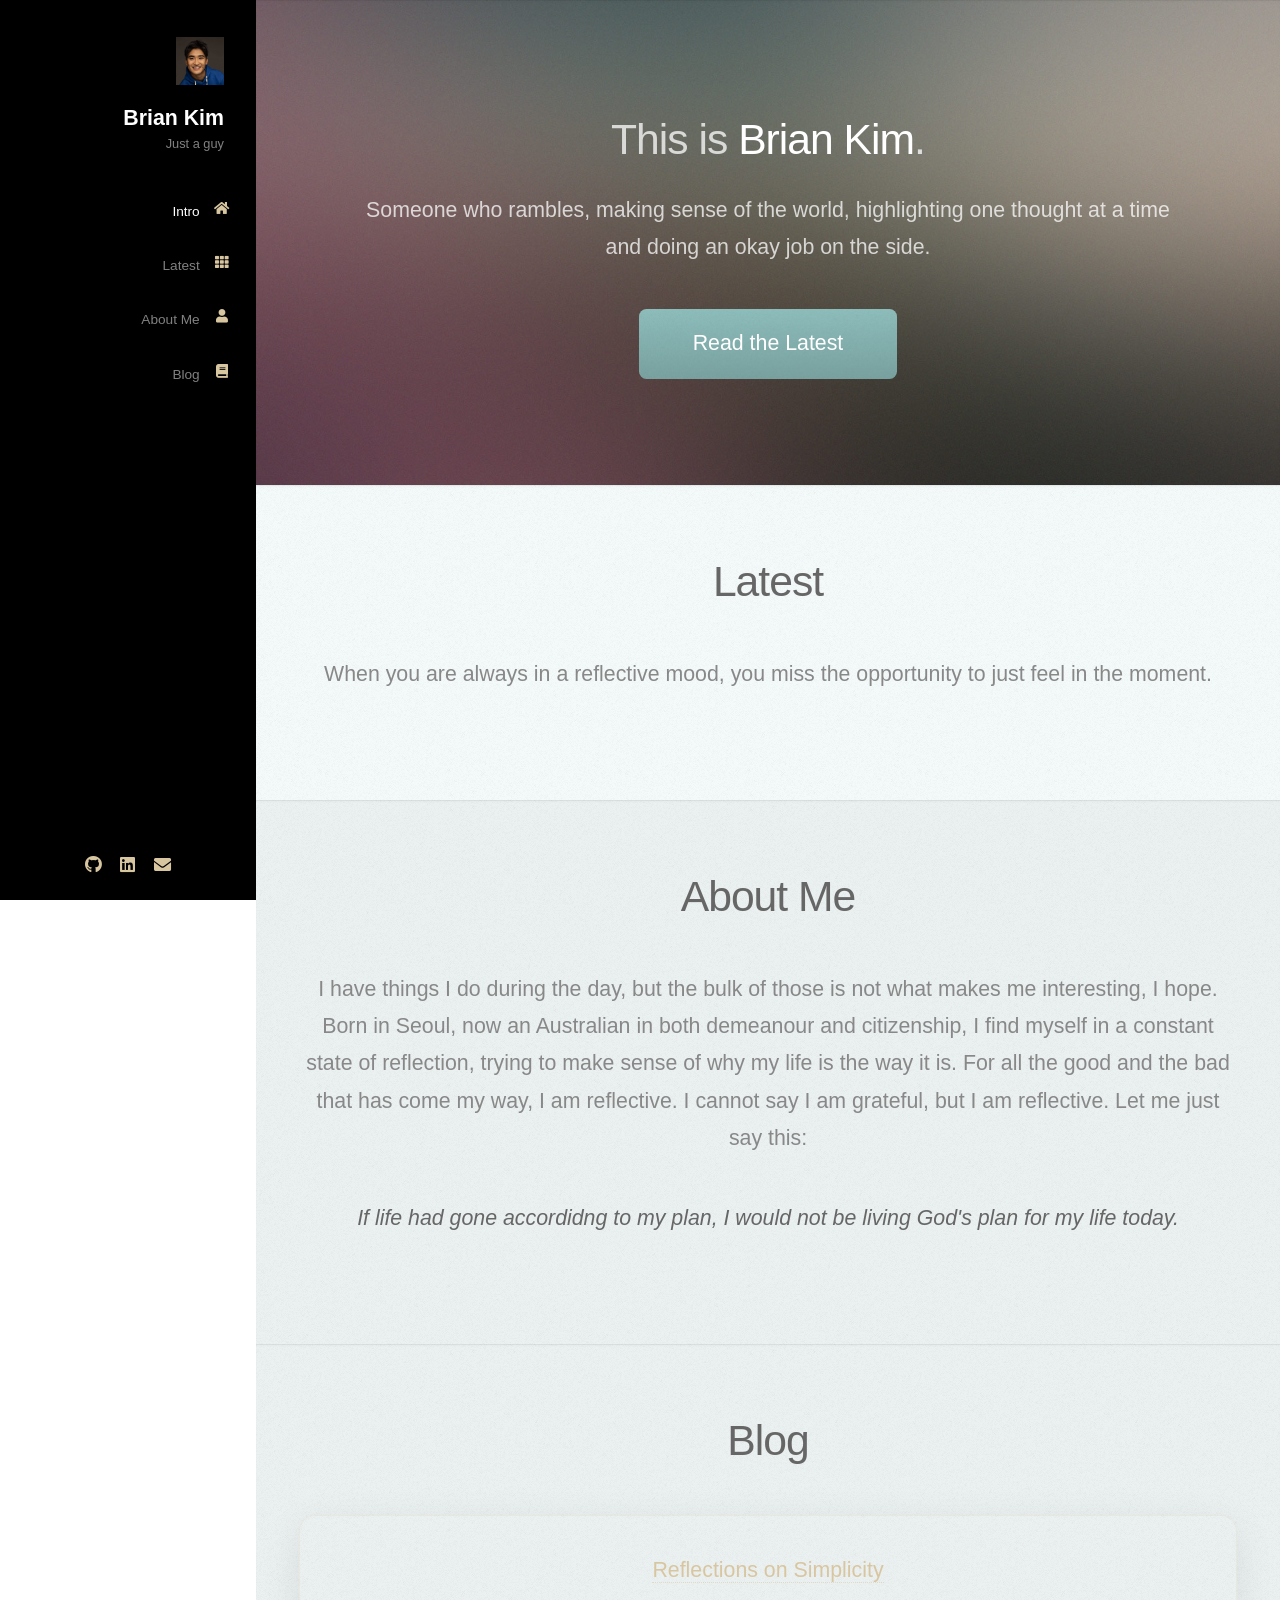
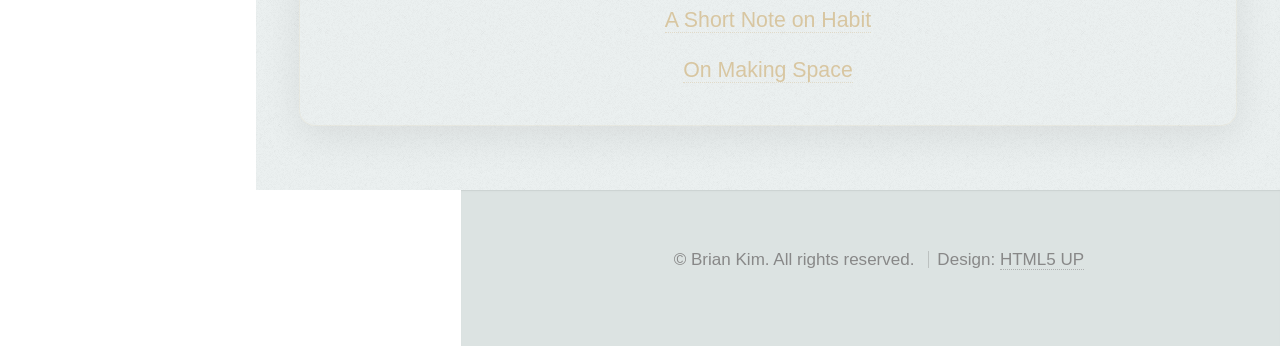
==== commit 524b9e0b: "revert" ====
--- a/index.html
+++ b/index.html
@@ -31,7 +31,7 @@
 								<li><a href="#top" id="top-link"><span class="icon solid fa-home">Intro</span></a></li>
 								<li><a href="#latest" id="latest-link"><span class="icon solid fa-th">Latest</span></a></li>
 								<li><a href="#about" id="about-link"><span class="icon solid fa-user">About Me</span></a></li>
-								<li><a href="#" id="blog-link"><span class="icon solid fa-book">Blog</span></a></li>
+							<li><a href="#blog" id="blog-link"><span class="icon solid fa-book">Blog</span></a></li>
 									</ul>
 						</nav>
 
@@ -110,32 +110,14 @@
 								<h2>Blog</h2>
 							</header>
 
-							<div class="blog-popup-teaser">
-								<p>Explore featured writing and the rest of the archive without leaving the page.</p>
-								<a href="#" id="open-blog-popup" class="button">Open Blog</a>
+							<div class="blog-callout">
+								<p><a href="blog/article1.html">Reflections on Simplicity</a></p>
+								<p><a href="blog/article2.html">A Short Note on Habit</a></p>
+								<p><a href="blog/article3.html">On Making Space</a></p>
 							</div>
 
 						</div>
 					</section>
-
-						<div id="blog-popup" class="blog-popup">
-							<div class="blog-popup-overlay" id="blog-popup-overlay"></div>
-							<div class="blog-popup-inner">
-								<button id="blog-popup-close" class="blog-popup-close">×</button>
-								<h2>Blog</h2>
-								<div class="blog-featured">
-									<p><a href="blog/article1.html">Reflections on Simplicity</a></p>
-									<p><a href="blog/article2.html">A Short Note on Habit</a></p>
-									<p><a href="blog/article3.html">On Making Space</a></p>
-								</div>
-								<div class="blog-archive">
-									<p><a href="blog/article4.html">What I Learned from a Quiet Weekend</a></p>
-									<p><a href="blog/article5.html">The Value of Small Decisions</a></p>
-									<p><a href="blog/article6.html">A Note on Rest and Work</a></p>
-									<p><a href="blog/article7.html">Why I Keep a Daily List</a></p>
-								</div>
-							</div>
-						</div>
 					<div id="footer">
 						<ul class="copyright">
 							<li>&copy; Brian Kim. All rights reserved.</li>
@@ -143,6 +125,8 @@
 						</ul>
 					</div>
 			</div>
+		<!-- Scripts -->
+
 		<!-- Scripts -->
 			<script src="assets/js/jquery.min.js"></script>
 			<script src="assets/js/jquery.scrolly.min.js"></script>
--- a/assets/css/main.css
+++ b/assets/css/main.css
@@ -2574,104 +2574,33 @@
 
 	}
 
-/* Blog popup */
-
-    .blog-popup {
-        display: none;
-        position: fixed;
-        inset: 0;
-        z-index: 10000;
-        pointer-events: none;
+    .blog-callout {
+        border: 1px solid rgba(216, 198, 161, 0.18);
+        background: rgba(255, 255, 255, 0.04);
+        padding: 1.75em 2em;
+        border-radius: 1rem;
+        box-shadow: 0 10px 40px rgba(0, 0, 0, 0.08);
+        margin-top: 1.5em;
     }
 
-        .blog-popup.active {
-            display: block;
-            pointer-events: auto;
+        .blog-callout p {
+            margin: 0 0 1rem 0;
+            line-height: 1.6;
         }
 
-        .blog-popup-overlay {
-            position: absolute;
-            inset: 0;
-            background: rgba(0, 0, 0, 0.88);
-            backdrop-filter: blur(8px);
+        .blog-callout p:last-child {
+            margin-bottom: 0;
         }
 
-        .blog-popup-inner {
-            position: absolute;
-            top: 50%;
-            left: 50%;
-            transform: translate(-50%, -50%);
-            max-width: 900px;
-            width: min(calc(100% - 3rem), 900px);
-            max-height: 80vh;
-            overflow: hidden;
-            border-radius: 1.25rem;
-            background: #111;
-            border: 1px solid rgba(255, 255, 255, 0.08);
-            box-shadow: 0 0 120px rgba(0, 0, 0, 0.55);
-            padding: 2rem;
+        .blog-callout a {
+            color: #D8C6A1;
+            text-decoration: none;
+            border-bottom: 1px dotted rgba(216, 198, 161, 0.5);
         }
 
-            .blog-popup-inner h2 {
-                margin: 0 0 1rem 0;
+            .blog-callout a:hover {
                 color: #fff;
             }
-
-            .blog-popup-close {
-                position: absolute;
-                top: 1rem;
-                right: 1rem;
-                width: 2.5rem;
-                height: 2.5rem;
-                border: 0;
-                background: transparent;
-                color: #D8C6A1;
-                font-size: 2rem;
-                line-height: 1;
-                cursor: pointer;
-                transition: color 0.25s ease;
-            }
-
-                .blog-popup-close:hover {
-                    color: #fff;
-                }
-
-            .blog-featured,
-            .blog-archive {
-                margin-top: 1rem;
-                color: #ddd;
-            }
-
-            .blog-featured p,
-            .blog-archive p {
-                margin: 0 0 0.9rem 0;
-                line-height: 1.5;
-            }
-
-            .blog-featured p a,
-            .blog-archive p a {
-                color: #D8C6A1;
-                text-decoration: none;
-                border-bottom: 1px dotted rgba(216, 198, 161, 0.6);
-            }
-
-                .blog-featured p a:hover,
-                .blog-archive p a:hover {
-                    color: #fff;
-                }
-
-            .blog-archive {
-                max-height: 40vh;
-                overflow-y: auto;
-                padding-top: 1rem;
-                border-top: 1px solid rgba(255, 255, 255, 0.08);
-            }
-
-    body.blog-popup-active {
-        position: fixed;
-        width: 100%;
-        overflow: hidden;
-    }
 
 	@media screen and (max-width: 736px) {
 
